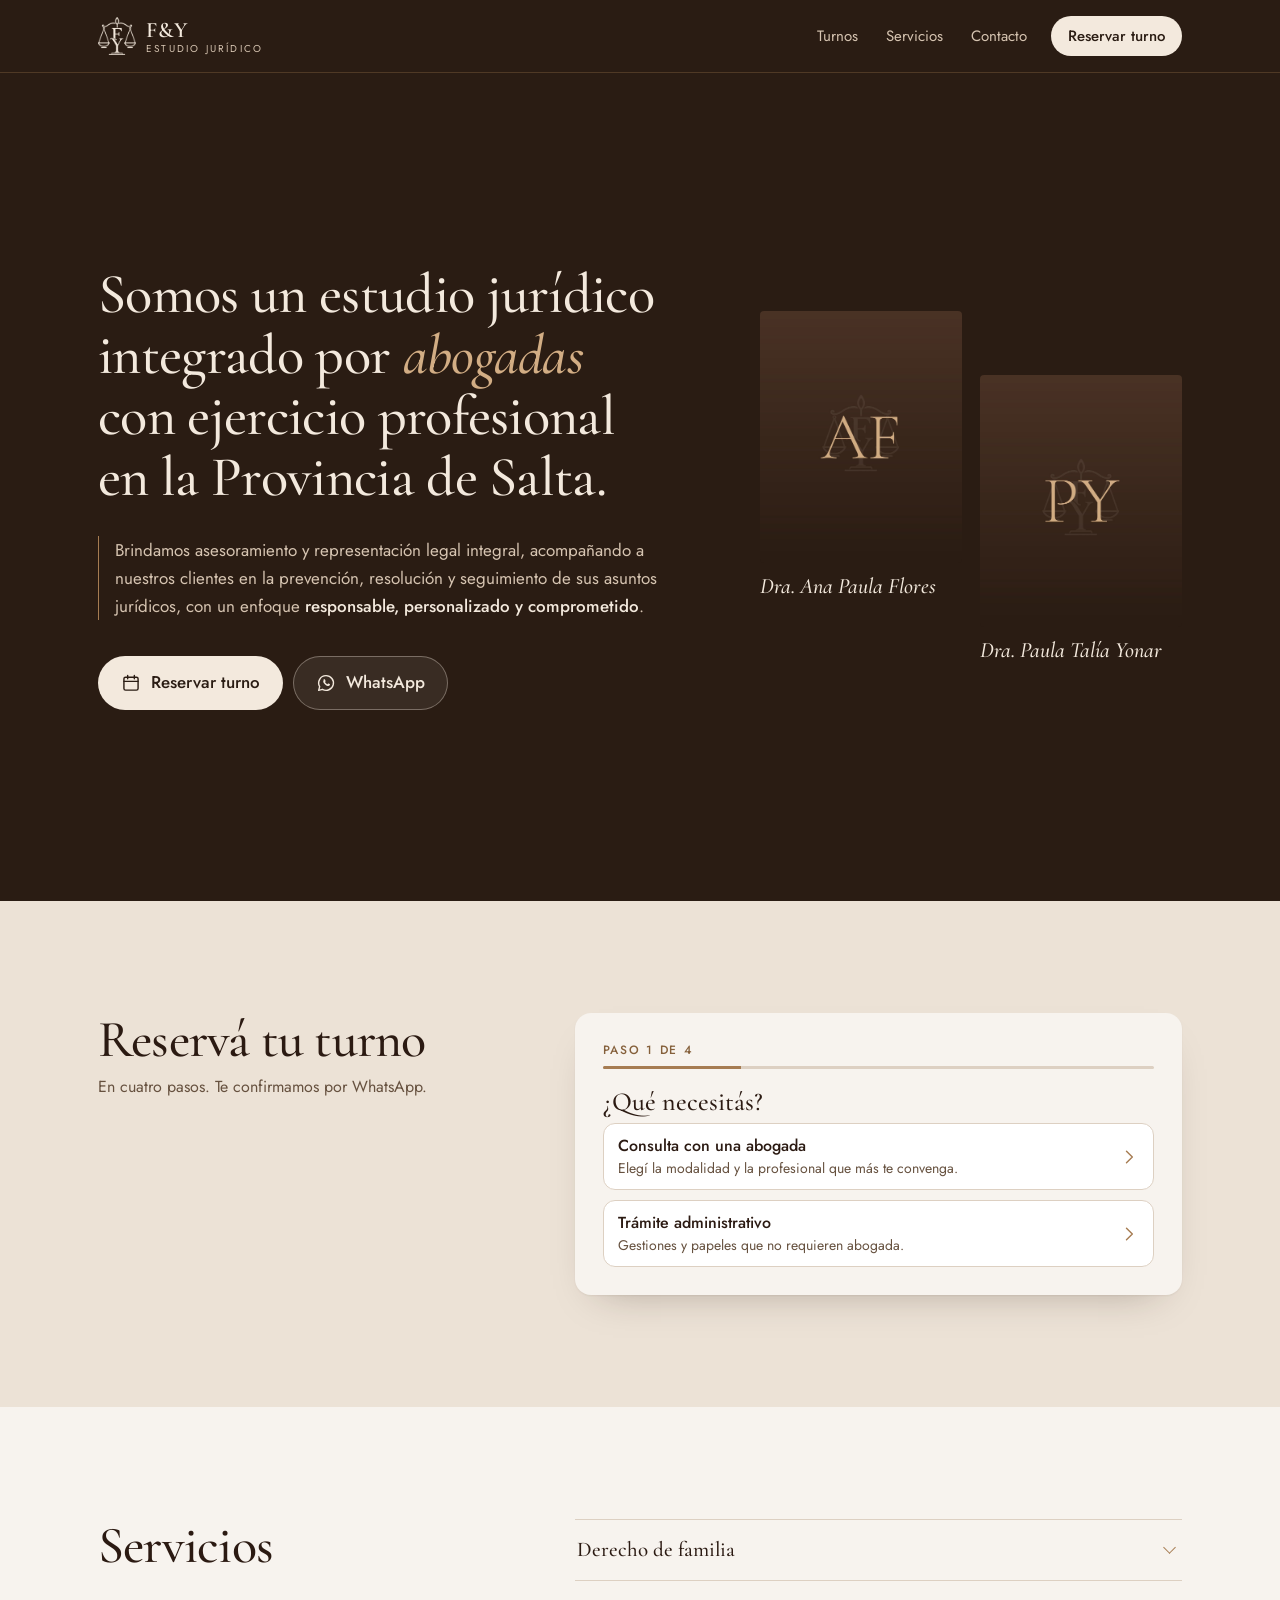
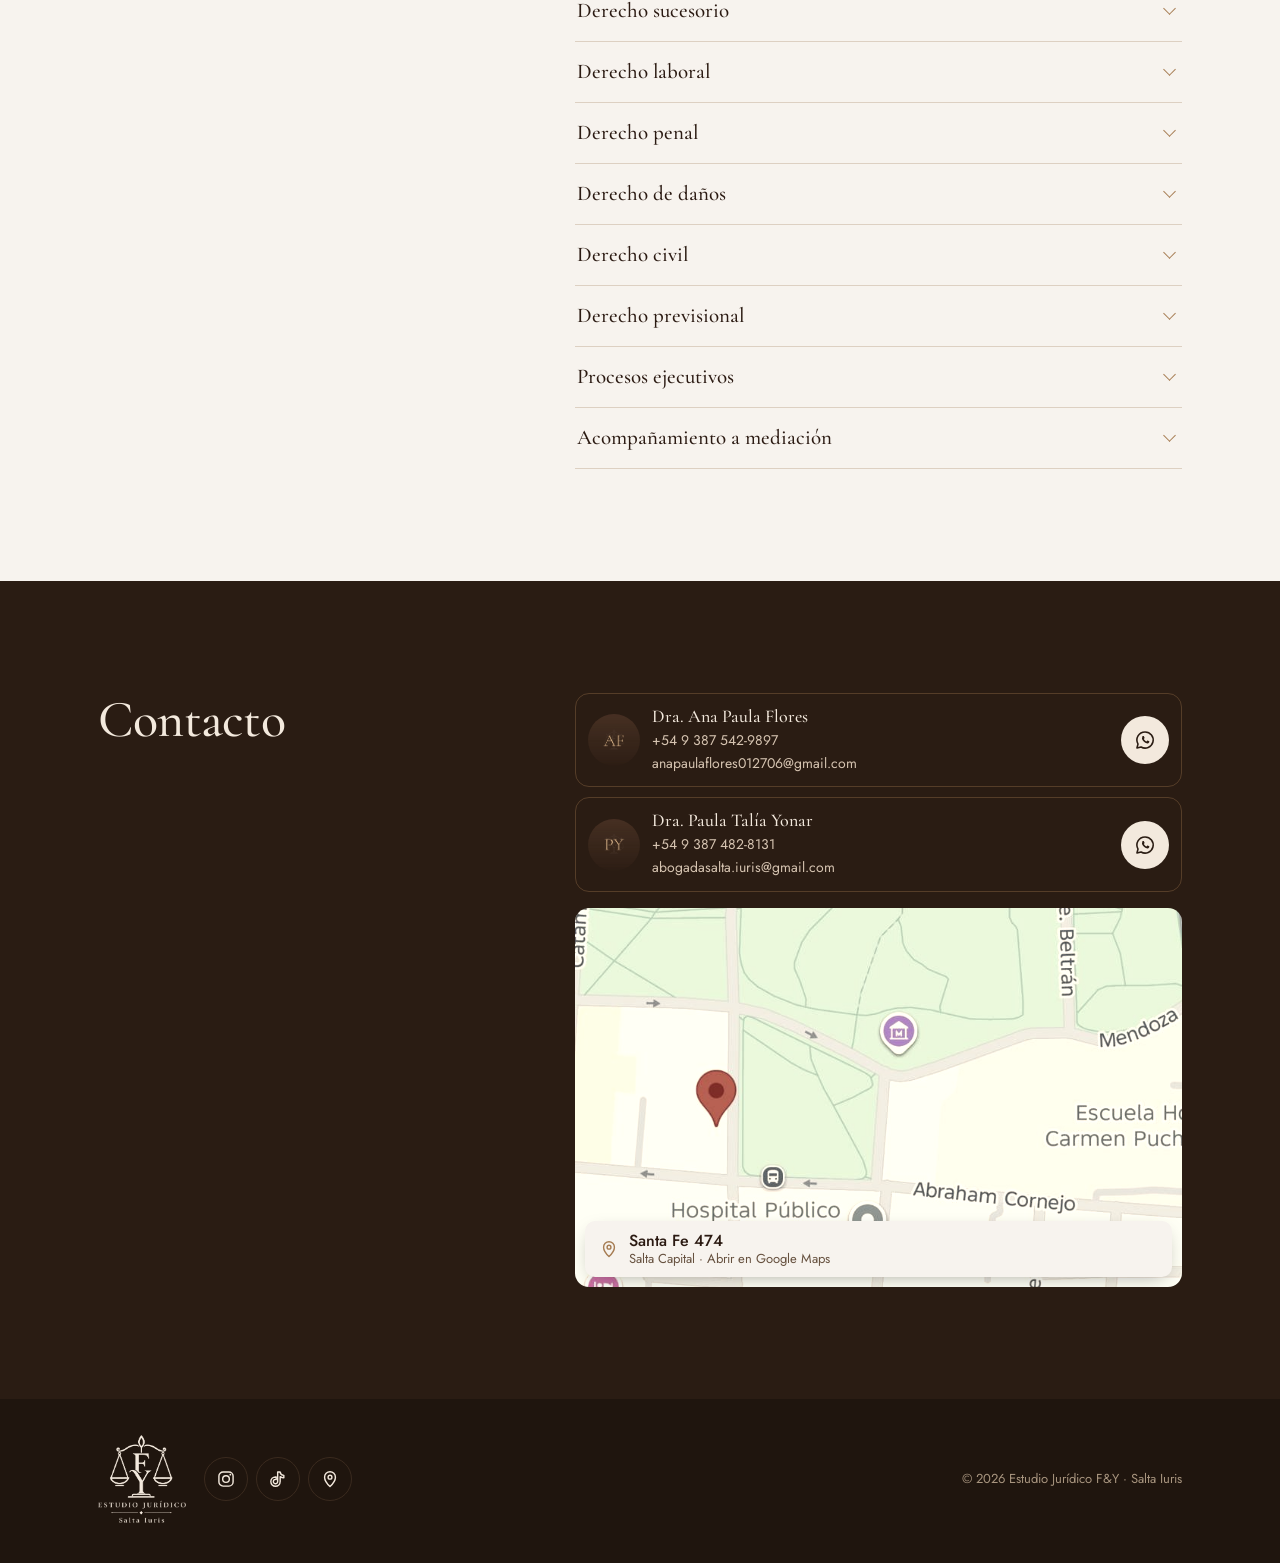
==== index.html @ abc9c910 "Rediseño mobile-first del sitio del Estudio Jurídico F&Y Página corta con la frase del estudio, turn" ====
<!doctype html>
<html lang="es-AR">
<head>
  <meta charset="utf-8">
  <meta name="viewport" content="width=device-width, initial-scale=1, viewport-fit=cover, interactive-widget=resizes-content">
  <title>Abogadas en Salta | Estudio Jurídico F&amp;Y · Salta Iuris</title>
  <meta name="description" content="Estudio jurídico de abogadas en Salta Capital, Santa Fe 474. Familia, sucesiones, laboral, penal, daños, previsional y más. Reservá tu turno online o escribinos por WhatsApp.">
  <link rel="canonical" href="https://lucianoflores1.github.io/estudio-fy/">
  <meta name="robots" content="index, follow, max-image-preview:large">
  <meta name="theme-color" content="#2a1c13">
  <meta name="color-scheme" content="light">
  <meta name="format-detection" content="telephone=no">
  <meta name="geo.region" content="AR-A">
  <meta name="geo.placename" content="Salta">

  <meta property="og:type" content="website">
  <meta property="og:locale" content="es_AR">
  <meta property="og:site_name" content="Estudio Jurídico F&amp;Y · Salta Iuris">
  <meta property="og:title" content="Abogadas en Salta | Estudio Jurídico F&amp;Y">
  <meta property="og:description" content="Reservá tu turno online o escribinos por WhatsApp. Santa Fe 474, Salta Capital.">
  <meta property="og:url" content="https://lucianoflores1.github.io/estudio-fy/">
  <meta property="og:image" content="https://lucianoflores1.github.io/estudio-fy/assets/og-image.jpg">
  <meta property="og:image:width" content="1200">
  <meta property="og:image:height" content="630">
  <meta name="twitter:card" content="summary_large_image">

  <link rel="icon" href="favicon.ico" sizes="any">
  <link rel="icon" href="favicon-32.png" type="image/png" sizes="32x32">
  <link rel="apple-touch-icon" href="apple-touch-icon.png">
  <link rel="manifest" href="site.webmanifest">

  <link rel="preconnect" href="https://fonts.googleapis.com">
  <link rel="preconnect" href="https://fonts.gstatic.com" crossorigin>
  <link href="https://fonts.googleapis.com/css2?family=Cormorant+Garamond:ital,wght@0,500;0,600;1,500&family=Jost:wght@400;500&display=swap" rel="stylesheet">
  <link rel="stylesheet" href="css/styles.css">

  <script type="application/ld+json">
  {
    "@context": "https://schema.org",
    "@graph": [
      {
        "@type": ["LegalService", "LocalBusiness"],
        "@id": "https://lucianoflores1.github.io/estudio-fy/#estudio",
        "name": "Estudio Jurídico F&Y · Salta Iuris",
        "alternateName": ["Estudio Jurídico F&Y", "Salta Iuris", "Abogadas Salta Iuris"],
        "description": "Estudio jurídico integrado por abogadas con ejercicio profesional en la Provincia de Salta. Brindamos asesoramiento y representación legal integral, acompañando a nuestros clientes en la prevención, resolución y seguimiento de sus asuntos jurídicos, con un enfoque responsable, personalizado y comprometido.",
        "url": "https://lucianoflores1.github.io/estudio-fy/",
        "logo": "https://lucianoflores1.github.io/estudio-fy/assets/logo-marron.png",
        "image": "https://lucianoflores1.github.io/estudio-fy/assets/og-image.jpg",
        "telephone": "+54 9 387 542-9897",
        "email": "anapaulaflores012706@gmail.com",
        "address": {
          "@type": "PostalAddress",
          "streetAddress": "Santa Fe 474",
          "addressLocality": "Salta",
          "addressRegion": "Salta",
          "postalCode": "4400",
          "addressCountry": "AR"
        },
        "hasMap": "https://www.google.com/maps/search/?api=1&query=Santa+Fe+474+Salta",
        "areaServed": { "@type": "AdministrativeArea", "name": "Provincia de Salta" },
        "sameAs": [
          "https://www.instagram.com/abogadas.salta.iuris",
          "https://www.tiktok.com/@abogadas.salta.iuris"
        ],
        "employee": [
          { "@type": "Person", "name": "Ana Paula Flores", "honorificPrefix": "Dra.", "jobTitle": "Abogada", "telephone": "+54 9 387 542-9897", "email": "anapaulaflores012706@gmail.com" },
          { "@type": "Person", "name": "Paula Talía Yonar", "honorificPrefix": "Dra.", "jobTitle": "Abogada", "telephone": "+54 9 387 482-8131", "email": "abogadasalta.iuris@gmail.com" }
        ],
        "potentialAction": { "@type": "ReserveAction", "name": "Reservar turno", "target": "https://lucianoflores1.github.io/estudio-fy/#turnos" },
        "knowsAbout": ["Derecho de familia", "Divorcios", "Alimentos", "Cuidado personal", "Régimen de comunicación", "Filiación", "Cambio de nombre", "Derecho sucesorio", "Sucesiones", "Derecho civil", "Contratos", "Prescripción adquisitiva", "Derecho de daños", "Accidentes de tránsito", "Derecho laboral", "ART", "Derecho penal", "Excarcelaciones", "Derecho previsional", "Jubilaciones", "Procesos ejecutivos", "Pagarés y cheques", "Planes de ahorro", "Mediación", "Trámites administrativos"]
      },
      {
        "@type": "WebSite",
        "url": "https://lucianoflores1.github.io/estudio-fy/",
        "name": "Estudio Jurídico F&Y · Salta Iuris",
        "inLanguage": "es-AR"
      }
    ]
  }
  </script>
</head>
<body>
  <a class="skip" href="#turnos">Ir a reservar turno</a>

  <header class="top">
    <div class="top__in wrap">
      <a class="brand" href="#inicio" aria-label="Estudio Jurídico F&amp;Y, inicio">
        <img src="assets/isotipo-crema.png" alt="" width="34" height="34">
        <span class="brand__name"><b>F&amp;Y</b><small>Estudio Jurídico</small></span>
      </a>
      <nav class="nav" aria-label="Secciones">
        <a href="#turnos">Turnos</a>
        <a href="#servicios">Servicios</a>
        <a href="#contacto">Contacto</a>
      </nav>
      <a class="btn btn--cream btn--sm" href="#turnos">Reservar turno</a>
    </div>
  </header>

  <main>
    <!-- INICIO -->
    <section class="hero" id="inicio">
      <div class="hero__in wrap">
        <div class="hero__copy">
          <h1 class="hero__title">Somos un estudio jurídico integrado por <em>abogadas</em> con ejercicio profesional en la Provincia de Salta.</h1>
          <p class="hero__lede">Brindamos asesoramiento y representación legal integral, acompañando a nuestros clientes en la prevención, resolución y seguimiento de sus asuntos jurídicos, con un enfoque <b>responsable, personalizado y comprometido</b>.</p>

          <div class="hero__cta">
            <a class="btn btn--cream btn--lg" href="#turnos">
              <svg class="ic" viewBox="0 0 24 24" aria-hidden="true"><use href="#i-cal"/></svg>
              Reservar turno
            </a>
            <button class="btn btn--ghost btn--lg" type="button" data-open-wa>
              <svg class="ic" viewBox="0 0 24 24" aria-hidden="true"><use href="#i-wa"/></svg>
              WhatsApp
            </button>
          </div>
        </div>

        <ul class="duo" aria-label="Las abogadas">
          <li class="duo__item">
            <img src="assets/fotos/dra-flores.jpg" alt="Dra. Ana Paula Flores" width="1000" height="1250">
            <span>Dra. Ana Paula Flores</span>
          </li>
          <li class="duo__item">
            <img src="assets/fotos/dra-yonar.jpg" alt="Dra. Paula Talía Yonar" width="1000" height="1250">
            <span>Dra. Paula Talía Yonar</span>
          </li>
        </ul>
      </div>
    </section>

    <!-- TURNOS -->
    <section class="book" id="turnos" aria-labelledby="book-title">
      <div class="wrap book__in">
        <div class="book__head">
          <h2 id="book-title" class="h2">Reservá tu turno</h2>
          <p class="muted">En cuatro pasos. Te confirmamos por WhatsApp.</p>
        </div>

        <form class="wiz" data-wiz novalidate>
          <div class="wiz__bar">
            <button type="button" class="wiz__back" data-back aria-label="Volver al paso anterior" hidden>
              <svg class="ic" viewBox="0 0 24 24" aria-hidden="true"><use href="#i-back"/></svg>
            </button>
            <div class="wiz__progress">
              <small data-step-label>Paso 1 de 4</small>
              <div class="wiz__track"><i data-step-fill></i></div>
            </div>
          </div>

          <!-- Paso 1 -->
          <fieldset class="step" data-step="tipo">
            <legend class="step__title">¿Qué necesitás?</legend>
            <label class="opt">
              <input type="radio" name="tipo" value="consulta">
              <span class="opt__body"><b>Consulta con una abogada</b><small>Elegí la modalidad y la profesional que más te convenga.</small></span>
              <svg class="ic opt__chev" viewBox="0 0 24 24" aria-hidden="true"><use href="#i-chev"/></svg>
            </label>
            <label class="opt">
              <input type="radio" name="tipo" value="tramite">
              <span class="opt__body"><b>Trámite administrativo</b><small>Gestiones y papeles que no requieren abogada.</small></span>
              <svg class="ic opt__chev" viewBox="0 0 24 24" aria-hidden="true"><use href="#i-chev"/></svg>
            </label>
          </fieldset>

          <!-- Paso 2 -->
          <div class="step" data-step="quien" hidden>
            <fieldset>
              <legend class="step__title">¿Cómo preferís la consulta?</legend>
              <div class="seg" role="presentation">
                <label><input type="radio" name="modo" value="Presencial"><span>Presencial</span></label>
                <label><input type="radio" name="modo" value="Escrita"><span>Escrita</span></label>
                <label><input type="radio" name="modo" value="Online"><span>Online</span></label>
              </div>
              <p class="seg__note" data-modo-note>Elegí una modalidad.</p>
            </fieldset>

            <fieldset class="step__group">
              <legend class="step__sub">¿Con quién?</legend>
              <label class="opt opt--person">
                <input type="radio" name="dra" value="flores">
                <img src="assets/fotos/dra-flores.jpg" alt="" width="44" height="44">
                <span class="opt__body"><b>Dra. Ana Paula Flores</b><small>Lunes a viernes</small></span>
              </label>
              <label class="opt opt--person">
                <input type="radio" name="dra" value="yonar">
                <img src="assets/fotos/dra-yonar.jpg" alt="" width="44" height="44">
                <span class="opt__body"><b>Dra. Paula Talía Yonar</b><small>Lunes, miércoles y viernes</small></span>
              </label>
              <label class="opt opt--person">
                <input type="radio" name="dra" value="any">
                <span class="opt__any" aria-hidden="true"><img src="assets/isotipo-marron.png" alt="" width="26" height="26"></span>
                <span class="opt__body"><b>Cualquier profesional</b><small>Lo definimos nosotras y te avisamos.</small></span>
              </label>
            </fieldset>
            <button type="button" class="btn btn--ink btn--block" data-next disabled>Continuar</button>
          </div>

          <!-- Paso 3 -->
          <div class="step" data-step="fecha" hidden>
            <p class="step__title">Elegí día y horario</p>
            <div class="cal" data-cal></div>
            <div class="slots" data-slots hidden>
              <p class="step__sub" data-slots-title></p>
              <div class="slots__grid" data-slots-grid></div>
            </div>
            <button type="button" class="btn btn--ink btn--block" data-next disabled>Continuar</button>
          </div>

          <!-- Paso 4 -->
          <div class="step" data-step="datos" hidden>
            <p class="step__title">Tus datos</p>
            <div class="summary" data-summary></div>
            <label class="field" data-tramite-field hidden>
              <span>¿Qué trámite necesitás?</span>
              <textarea name="detalle" rows="3" placeholder="Contanos brevemente"></textarea>
            </label>
            <label class="field">
              <span>Nombre y apellido</span>
              <input name="nombre" type="text" autocomplete="name" enterkeyhint="next" required>
            </label>
            <label class="field">
              <span>Teléfono</span>
              <input name="tel" type="tel" inputmode="tel" autocomplete="tel" enterkeyhint="next" required>
            </label>
            <label class="field">
              <span>Correo <i>(opcional)</i></span>
              <input name="mail" type="email" autocomplete="email" autocapitalize="none" enterkeyhint="done">
            </label>
            <p class="form-error" data-error role="alert" hidden></p>
            <button type="submit" class="btn btn--ink btn--block">
              <svg class="ic" viewBox="0 0 24 24" aria-hidden="true"><use href="#i-wa"/></svg>
              Confirmar turno
            </button>
            <p class="fine">Se abre WhatsApp con tu reserva lista para enviar.</p>
          </div>

          <!-- Listo -->
          <div class="step step--done" data-step="listo" hidden>
            <img class="done__seal" src="assets/isotipo-marron.png" alt="" width="64" height="64">
            <p class="step__title">¡Turno solicitado!</p>
            <p class="muted" data-done-text></p>
            <div class="done__actions">
              <a class="btn btn--ink btn--block" data-done-wa target="_blank" rel="noopener">
                <svg class="ic" viewBox="0 0 24 24" aria-hidden="true"><use href="#i-wa"/></svg>
                Volver a abrir WhatsApp
              </a>
              <button type="button" class="btn btn--line btn--block" data-ics>
                <svg class="ic" viewBox="0 0 24 24" aria-hidden="true"><use href="#i-cal"/></svg>
                Agregar a mi calendario
              </button>
              <button type="button" class="link" data-restart>Pedir otro turno</button>
            </div>
          </div>
        </form>
      </div>
    </section>

    <!-- SERVICIOS -->
    <section class="services" id="servicios" aria-labelledby="serv-title">
      <div class="wrap services__in">
        <h2 id="serv-title" class="h2">Servicios</h2>
        <div class="acc">
          <details name="serv">
            <summary>Derecho de familia</summary>
            <ul>
              <li><b>Divorcios</b> unilaterales o conjuntos.</li>
              <li><b>Alimentos.</b> Fijación, aumento y cese de cuota alimentaria. Ejecución de alimentos.</li>
              <li><b>Cuidado personal.</b></li>
              <li><b>Régimen de comunicación.</b></li>
              <li><b>Filiación.</b> Reconocimiento de hijos, impugnación y reclamo de paternidad.</li>
              <li><b>Supresión de apellido. Cambio de nombre.</b></li>
            </ul>
          </details>
          <details name="serv">
            <summary>Derecho sucesorio</summary>
            <ul>
              <li><b>Sucesiones intestadas.</b> Declaratoria de herederos, partición y adjudicación, administración de bienes.</li>
              <li><b>Sucesiones testadas.</b> Asesoramiento para redactar, entender o impugnar un testamento.</li>
            </ul>
          </details>
          <details name="serv">
            <summary>Derecho laboral</summary>
            <ul>
              <li><b>Laboral.</b> Despidos, suspensiones, empleo no registrado, salarios impagos, indemnizaciones y diferencias salariales.</li>
              <li><b>Accidentes laborales y procesos ante ART.</b> Accidentes de trabajo, enfermedades profesionales e inculpables, y reclamos ante la ART.</li>
            </ul>
          </details>
          <details name="serv">
            <summary>Derecho penal</summary>
            <ul>
              <li><b>Defensa penal integral en todas las causas penales.</b> Asesoramiento, asistencia inmediata en el lugar de detención, defensa desde la denuncia hasta el juicio oral.</li>
              <li><b>Excarcelaciones.</b></li>
              <li><b>Eliminación de antecedentes.</b></li>
            </ul>
          </details>
          <details name="serv">
            <summary>Derecho de daños</summary>
            <ul>
              <li><b>Accidentes de tránsito.</b> Reclamos por lesiones, daños materiales, incapacidad y compensaciones derivadas de accidentes viales.</li>
              <li><b>Daños y perjuicios.</b> Reclamo de indemnización por daños sufridos.</li>
            </ul>
          </details>
          <details name="serv">
            <summary>Derecho civil</summary>
            <ul>
              <li><b>Contratos.</b> Redacción, revisión e incumplimiento de contratos.</li>
              <li><b>Prescripción adquisitiva.</b></li>
            </ul>
          </details>
          <details name="serv">
            <summary>Derecho previsional</summary>
            <ul>
              <li><b>Previsional y seguridad social.</b> Planificación de jubilaciones, jubilaciones.</li>
            </ul>
          </details>
          <details name="serv">
            <summary>Procesos ejecutivos</summary>
            <ul>
              <li><b>Pagarés y cheques.</b> Cobro judicial de pagarés y cheques.</li>
              <li><b>Planes de ahorro.</b> Impugnación de planillas. Sentencia de remate.</li>
            </ul>
          </details>
          <details name="serv">
            <summary>Acompañamiento a mediación</summary>
            <ul>
              <li>Te brindamos asesoramiento y acompañamiento en cualquier audiencia de mediación.</li>
            </ul>
          </details>
        </div>
      </div>
    </section>

    <!-- CONTACTO -->
    <section class="contact" id="contacto" aria-labelledby="contact-title">
      <div class="wrap contact__in">
        <h2 id="contact-title" class="h2">Contacto</h2>

        <ul class="people">
          <li class="person">
            <img src="assets/fotos/dra-flores.jpg" alt="" width="56" height="56" loading="lazy">
            <div class="person__info">
              <b>Dra. Ana Paula Flores</b>
              <a href="tel:+5493875429897">+54 9 387 542-9897</a>
              <a class="person__mail" href="mailto:anapaulaflores012706@gmail.com">anapaulaflores012706@gmail.com</a>
            </div>
            <a class="icon-btn icon-btn--wa" href="https://wa.me/5493875429897?text=Hola%20Dra.%20Flores%2C%20quisiera%20hacer%20una%20consulta." target="_blank" rel="noopener" aria-label="WhatsApp a la Dra. Flores"><svg class="ic" viewBox="0 0 24 24" aria-hidden="true"><use href="#i-wa"/></svg></a>
          </li>
          <li class="person">
            <img src="assets/fotos/dra-yonar.jpg" alt="" width="56" height="56" loading="lazy">
            <div class="person__info">
              <b>Dra. Paula Talía Yonar</b>
              <a href="tel:+5493874828131">+54 9 387 482-8131</a>
              <a class="person__mail" href="mailto:abogadasalta.iuris@gmail.com">abogadasalta.iuris@gmail.com</a>
            </div>
            <a class="icon-btn icon-btn--wa" href="https://wa.me/5493874828131?text=Hola%20Dra.%20Yonar%2C%20quisiera%20hacer%20una%20consulta." target="_blank" rel="noopener" aria-label="WhatsApp a la Dra. Yonar"><svg class="ic" viewBox="0 0 24 24" aria-hidden="true"><use href="#i-wa"/></svg></a>
          </li>
        </ul>

        <a class="place" href="https://www.google.com/maps/search/?api=1&amp;query=Santa+Fe+474+Salta" target="_blank" rel="noopener">
          <img src="assets/fotos/mapa-santa-fe-474.jpg" alt="Mapa de la ubicación del estudio en Santa Fe 474, Salta" width="800" height="666" loading="lazy">
          <span class="place__label">
            <svg class="ic" viewBox="0 0 24 24" aria-hidden="true"><use href="#i-pin"/></svg>
            <span><b>Santa Fe 474</b><small>Salta Capital · Abrir en Google Maps</small></span>
          </span>
        </a>
      </div>
    </section>
  </main>

  <footer class="foot">
    <div class="wrap foot__in">
      <img src="assets/logo-crema.png" alt="Estudio Jurídico F&amp;Y, Salta Iuris" width="96" height="96" loading="lazy">
      <ul class="social">
        <li><a href="https://www.instagram.com/abogadas.salta.iuris" target="_blank" rel="noopener" aria-label="Instagram"><svg class="ic" viewBox="0 0 24 24" aria-hidden="true"><use href="#i-ig"/></svg></a></li>
        <li><a href="https://www.tiktok.com/@abogadas.salta.iuris" target="_blank" rel="noopener" aria-label="TikTok"><svg class="ic" viewBox="0 0 24 24" aria-hidden="true"><use href="#i-tt"/></svg></a></li>
        <li><a href="https://www.google.com/maps/search/?api=1&amp;query=Santa+Fe+474+Salta" target="_blank" rel="noopener" aria-label="Ubicación"><svg class="ic" viewBox="0 0 24 24" aria-hidden="true"><use href="#i-pin"/></svg></a></li>
      </ul>
      <p>© <span data-year>2026</span> Estudio Jurídico F&amp;Y · Salta Iuris</p>
    </div>
  </footer>

  <!-- WhatsApp flotante -->
  <button class="fab" type="button" data-open-wa aria-label="Escribir por WhatsApp">
    <svg viewBox="0 0 24 24" aria-hidden="true"><use href="#i-wa"/></svg>
  </button>

  <div class="sheet" data-sheet hidden>
    <div class="sheet__panel" role="dialog" aria-modal="true" aria-labelledby="sheet-title">
      <span class="sheet__grip" aria-hidden="true"></span>
      <p id="sheet-title" class="sheet__title">¿A quién le escribís?</p>
      <a class="sheet__opt" href="https://wa.me/5493875429897?text=Hola%20Dra.%20Flores%2C%20quisiera%20hacer%20una%20consulta." target="_blank" rel="noopener">
        <img src="assets/fotos/dra-flores.jpg" alt="" width="48" height="48">
        <span><b>Dra. Ana Paula Flores</b><small>+54 9 387 542-9897</small></span>
        <svg class="ic" viewBox="0 0 24 24" aria-hidden="true"><use href="#i-wa"/></svg>
      </a>
      <a class="sheet__opt" href="https://wa.me/5493874828131?text=Hola%20Dra.%20Yonar%2C%20quisiera%20hacer%20una%20consulta." target="_blank" rel="noopener">
        <img src="assets/fotos/dra-yonar.jpg" alt="" width="48" height="48">
        <span><b>Dra. Paula Talía Yonar</b><small>+54 9 387 482-8131</small></span>
        <svg class="ic" viewBox="0 0 24 24" aria-hidden="true"><use href="#i-wa"/></svg>
      </a>
      <button class="btn btn--line btn--block" type="button" data-sheet-close>Cerrar</button>
    </div>
  </div>

  <svg width="0" height="0" style="position:absolute" aria-hidden="true">
    <symbol id="i-wa" viewBox="0 0 24 24"><path d="M12 3.2a8.8 8.8 0 0 0-7.6 13.2L3.2 20.8l4.5-1.2A8.8 8.8 0 1 0 12 3.2Z" fill="none" stroke="currentColor" stroke-width="1.7" stroke-linejoin="round"/><path d="M9.1 7.9c.2-.4.4-.4.7-.4h.5c.2 0 .4.1.5.4l.7 1.6c.1.2 0 .5-.1.6l-.5.6c-.1.1-.1.3 0 .5.6 1 1.4 1.8 2.4 2.3.2.1.4.1.5-.1l.6-.7c.2-.2.4-.2.6-.1l1.5.7c.2.1.4.3.3.6-.1.9-.9 1.7-1.8 1.8-1.1.1-2.6-.4-4.1-1.8-1.6-1.5-2.4-3.1-2.2-4.2.1-.4.2-.6.4-.8Z" fill="currentColor"/></symbol>
    <symbol id="i-cal" viewBox="0 0 24 24"><rect x="3.5" y="5" width="17" height="15.5" rx="2" fill="none" stroke="currentColor" stroke-width="1.7"/><path d="M3.5 10h17M8 3v4M16 3v4" fill="none" stroke="currentColor" stroke-width="1.7" stroke-linecap="round"/></symbol>
    <symbol id="i-chev" viewBox="0 0 24 24"><path d="m9 5 7 7-7 7" fill="none" stroke="currentColor" stroke-width="1.7" stroke-linecap="round" stroke-linejoin="round"/></symbol>
    <symbol id="i-back" viewBox="0 0 24 24"><path d="M19 12H5M11 6l-6 6 6 6" fill="none" stroke="currentColor" stroke-width="1.7" stroke-linecap="round" stroke-linejoin="round"/></symbol>
    <symbol id="i-pin" viewBox="0 0 24 24"><path d="M12 21s-6.5-6.1-6.5-11.2a6.5 6.5 0 0 1 13 0C18.5 14.9 12 21 12 21Z" fill="none" stroke="currentColor" stroke-width="1.7" stroke-linejoin="round"/><circle cx="12" cy="9.8" r="2.3" fill="none" stroke="currentColor" stroke-width="1.7"/></symbol>
    <symbol id="i-ig" viewBox="0 0 24 24"><rect x="3.5" y="3.5" width="17" height="17" rx="5" fill="none" stroke="currentColor" stroke-width="1.7"/><circle cx="12" cy="12" r="4" fill="none" stroke="currentColor" stroke-width="1.7"/><circle cx="17.2" cy="6.8" r="1.1" fill="currentColor"/></symbol>
    <symbol id="i-tt" viewBox="0 0 24 24"><path d="M14.5 3.5c.3 2.4 1.9 4 4.5 4.2v2.9a7.4 7.4 0 0 1-4.4-1.4v5.9a5.6 5.6 0 1 1-5.6-5.6l.8.1v3a2.6 2.6 0 1 0 1.8 2.5V3.5h2.9Z" fill="none" stroke="currentColor" stroke-width="1.7" stroke-linejoin="round"/></symbol>
  </svg>

  <script src="js/main.js" defer></script>
</body>
</html>
---- css/styles.css ----
/* Estudio Jurídico F&Y · Salta Iuris — mobile first */

:root {
  --walnut: #2a1c13;
  --walnut-2: #3b281d;
  --walnut-3: #4a3125;
  --paper: #f7f3ee;
  --sand: #ece2d6;
  --line: #ddd0c2;
  --ink: #2b1a12;
  --ink-soft: #66513f;
  --bronze: #a67c52;
  --bronze-light: #d2ad84;
  --bronze-text: #85603b;
  --cream: #f3e9dd;
  --cream-soft: #d6c4b1;
  --wa: #1f8f4e;

  --f-display: "Cormorant Garamond", Georgia, serif;
  --f-text: "Jost", "Segoe UI", system-ui, sans-serif;
  --ease-out: cubic-bezier(0.23, 1, 0.32, 1);
  --ease-drawer: cubic-bezier(0.32, 0.72, 0, 1);

  --gutter: 20px;
  --header-h: 60px;
  --section: 64px;
  color-scheme: light;
}

*, *::before, *::after { box-sizing: border-box; }

html {
  scroll-behavior: smooth;
  scroll-padding-top: calc(var(--header-h) + 8px);
  -webkit-text-size-adjust: 100%;
  -webkit-tap-highlight-color: transparent;
}

body {
  margin: 0;
  background: var(--paper);
  color: var(--ink);
  font: 400 1rem/1.6 var(--f-text);
  -webkit-font-smoothing: antialiased;
}

img { display: block; max-width: 100%; height: auto; }
h1, h2, p, ul, figure, fieldset { margin: 0; }
ul { padding: 0; list-style: none; }
fieldset { border: 0; padding: 0; min-width: 0; }
legend { padding: 0; }
a { color: inherit; text-underline-offset: 0.2em; text-decoration-thickness: 1px; }
button, a, label, summary, [role="button"] { touch-action: manipulation; }
button, .btn, .opt, .seg span, summary {
  -webkit-user-select: none;
  user-select: none;
}
input, textarea, select { font-size: 16px; }

::selection { background: var(--bronze); color: #fff; }
:focus-visible { outline: 2px solid var(--bronze); outline-offset: 3px; border-radius: 4px; }

.wrap { width: 100%; max-width: 1180px; margin-inline: auto; padding-inline: var(--gutter); }
.muted { color: var(--ink-soft); }
.ic { width: 20px; height: 20px; flex: none; }

.skip { position: absolute; left: 12px; top: -80px; z-index: 60; padding: 10px 16px; background: var(--cream); color: var(--walnut); }
.skip:focus { top: 12px; }

.h2 {
  font: 500 2.25rem/1.05 var(--f-display);
  letter-spacing: -0.015em;
  text-wrap: balance;
}

/* ---------- Buttons ---------- */

.btn {
  display: inline-flex;
  align-items: center;
  justify-content: center;
  gap: 10px;
  min-height: 48px;
  padding: 0 22px;
  border: 1px solid transparent;
  border-radius: 999px;
  font: 500 1rem/1 var(--f-text);
  text-decoration: none;
  white-space: nowrap;
  cursor: pointer;
  transition: transform 140ms var(--ease-out), background-color 180ms ease, border-color 180ms ease, opacity 180ms ease;
}
.btn:active { transform: scale(0.97); }
.btn--sm { min-height: 40px; padding: 0 16px; font-size: 0.9375rem; }
.btn--lg { min-height: 54px; font-size: 1.0625rem; }
.btn--block { display: flex; width: 100%; }
.btn--cream { background: var(--cream); color: var(--walnut); }
.btn--ghost { background: rgba(243, 233, 221, 0.08); color: var(--cream); border-color: rgba(243, 233, 221, 0.35); }
.btn--ink { background: var(--walnut-2); color: var(--cream); }
.btn--line { background: transparent; color: var(--walnut-2); border-color: var(--line); }
.btn:disabled { opacity: 0.35; cursor: not-allowed; transform: none; }

.link {
  background: none;
  border: 0;
  padding: 8px 4px;
  color: var(--walnut-3);
  font: 500 1rem var(--f-text);
  text-decoration: underline;
  text-decoration-color: rgba(74, 49, 37, 0.35);
  cursor: pointer;
}

@media (hover: hover) and (pointer: fine) {
  .btn--cream:hover { background: #fff; }
  .btn--ghost:hover { background: rgba(243, 233, 221, 0.16); }
  .btn--ink:hover:not(:disabled) { background: var(--walnut); }
  .btn--line:hover { border-color: var(--bronze); }
  .link:hover { text-decoration-color: currentColor; }
}

/* ---------- Header ---------- */

.top {
  position: sticky;
  top: 0;
  z-index: 30;
  background: var(--walnut);
  color: var(--cream);
  padding-top: env(safe-area-inset-top, 0px);
  border-bottom: 1px solid rgba(166, 124, 82, 0.3);
}
.top__in { display: flex; align-items: center; gap: 24px; height: var(--header-h); }
.brand { display: flex; align-items: center; gap: 10px; margin-right: auto; text-decoration: none; }
.brand img { width: 32px; height: 32px; }
.brand__name { display: flex; flex-direction: column; line-height: 1; }
.brand__name b { font: 600 1.375rem/1 var(--f-display); letter-spacing: 0.03em; }
.brand__name small { margin-top: 3px; font-size: 0.625rem; letter-spacing: 0.22em; text-transform: uppercase; color: var(--cream-soft); }
.nav { display: none; }

/* ---------- Hero ---------- */

.hero { background: var(--walnut); color: var(--cream); }
.hero__in { padding-block: 36px 40px; display: grid; gap: 36px; }
.hero__title {
  font: 500 2.125rem/1.08 var(--f-display);
  letter-spacing: -0.012em;
  text-wrap: balance;
}
.hero__title em { color: var(--bronze-light); }
.hero__lede {
  margin-top: 20px;
  padding-left: 16px;
  border-left: 1px solid var(--bronze);
  color: var(--cream-soft);
  font-size: 0.9375rem;
  line-height: 1.65;
}
.hero__lede b { color: var(--cream); font-weight: 500; }
.hero__cta { display: grid; grid-template-columns: 1fr; gap: 10px; margin-top: 28px; }

.duo { display: grid; grid-template-columns: 1fr 1fr; gap: 12px; }
.duo__item img {
  width: 100%;
  aspect-ratio: 4 / 5;
  object-fit: cover;
  border-radius: 4px;
}
.duo__item span {
  display: block;
  margin-top: 10px;
  font: italic 500 1.0625rem/1.2 var(--f-display);
  color: var(--cream);
}

/* ---------- Booking ---------- */

.book { background: var(--sand); padding-block: var(--section); }
.book__head { margin-bottom: 20px; }
.book__head p { margin-top: 6px; }

.wiz {
  background: var(--paper);
  border-radius: 16px;
  padding: 18px 16px 20px;
  box-shadow: 0 1px 2px rgba(43, 26, 18, 0.06), 0 18px 40px -24px rgba(43, 26, 18, 0.35);
}
.wiz__bar { display: flex; align-items: center; gap: 12px; margin-bottom: 18px; }
.wiz__back {
  display: grid;
  place-items: center;
  width: 40px;
  height: 40px;
  flex: none;
  border: 1px solid var(--line);
  border-radius: 50%;
  background: none;
  color: var(--ink);
  cursor: pointer;
}
.wiz__back[hidden] { display: none; }
.wiz__back:active { transform: scale(0.95); }
.wiz__progress { flex: 1; }
.wiz__progress small { display: block; margin-bottom: 6px; font-size: 0.75rem; letter-spacing: 0.14em; text-transform: uppercase; color: var(--bronze-text); font-weight: 500; }
.wiz__track { height: 3px; background: var(--line); border-radius: 3px; overflow: hidden; }
.wiz__track i { display: block; height: 100%; width: 25%; background: var(--bronze); transition: width 320ms var(--ease-out); }

.step { display: grid; gap: 10px; }
.step[hidden] { display: none; }
.step.is-in { animation: stepIn 260ms var(--ease-out); }
@keyframes stepIn { from { opacity: 0; transform: translateX(12px); } }
.step__title { font: 500 1.625rem/1.15 var(--f-display); margin-bottom: 6px; }
.step__sub { font-weight: 500; margin: 14px 0 2px; }
.step__group { display: grid; gap: 8px; }

/* Option rows */
.opt {
  position: relative;
  display: flex;
  align-items: center;
  gap: 12px;
  min-height: 64px;
  padding: 12px 14px;
  border: 1px solid var(--line);
  border-radius: 12px;
  background: #fff;
  cursor: pointer;
  transition: border-color 160ms ease, background-color 160ms ease, transform 140ms var(--ease-out);
}
.opt:active { transform: scale(0.985); }
.opt input { position: absolute; opacity: 0; pointer-events: none; }
.opt__body { flex: 1; display: flex; flex-direction: column; gap: 2px; line-height: 1.3; }
.opt__body b { font-weight: 500; }
.opt__body small { color: var(--ink-soft); font-size: 0.875rem; }
.opt__chev { color: var(--bronze); }
.opt--person > img, .opt__any {
  width: 44px;
  height: 44px;
  border-radius: 50%;
  object-fit: cover;
  object-position: center;
  flex: none;
}
.opt__any { display: grid; place-items: center; background: var(--sand); }
.opt__any img { width: 26px; height: 26px; }
.opt:has(input:checked) { border-color: var(--walnut-2); background: #fbf8f4; box-shadow: inset 0 0 0 1px var(--walnut-2); }
.opt:has(input:focus-visible) { outline: 2px solid var(--bronze); outline-offset: 2px; }

/* Segmented */
.seg { display: grid; grid-template-columns: repeat(3, 1fr); gap: 4px; padding: 4px; background: var(--sand); border-radius: 12px; }
.seg label { position: relative; }
.seg input { position: absolute; opacity: 0; }
.seg span {
  display: grid;
  place-items: center;
  min-height: 44px;
  border-radius: 9px;
  font-weight: 500;
  font-size: 0.9375rem;
  color: var(--ink-soft);
  cursor: pointer;
  transition: background-color 160ms ease, color 160ms ease, box-shadow 160ms ease;
}
.seg input:checked + span { background: #fff; color: var(--ink); box-shadow: 0 1px 3px rgba(43, 26, 18, 0.15); }
.seg input:focus-visible + span { outline: 2px solid var(--bronze); outline-offset: 1px; }
.seg__note { margin-top: 8px; font-size: 0.875rem; color: var(--ink-soft); min-height: 1.4em; }

.step > .btn--block { margin-top: 10px; }

/* Calendar */
.cal { -webkit-user-select: none; user-select: none; }
.cal__head { display: flex; align-items: center; justify-content: space-between; margin-bottom: 8px; }
.cal__head b { font: 600 1.25rem/1 var(--f-display); }
.cal__nav {
  display: grid;
  place-items: center;
  width: 40px;
  height: 40px;
  border: 1px solid var(--line);
  border-radius: 50%;
  background: none;
  color: var(--ink);
  cursor: pointer;
}
.cal__nav:disabled { opacity: 0.3; cursor: default; }
.cal__nav .ic { width: 18px; height: 18px; }
.cal__grid { display: grid; grid-template-columns: repeat(7, 1fr); gap: 4px; }
.cal__dow { text-align: center; font-size: 0.75rem; color: var(--ink-soft); padding: 4px 0; font-weight: 500; }
.cal__dow--off { opacity: 0.45; }
.cal__grid button {
  position: relative;
  aspect-ratio: 1;
  min-height: 40px;
  border: 0;
  border-radius: 10px;
  background: #fff;
  color: var(--ink);
  font: 500 0.9375rem var(--f-text);
  font-variant-numeric: tabular-nums;
  cursor: pointer;
  box-shadow: inset 0 0 0 1px var(--line);
  transition: background-color 140ms ease, color 140ms ease, transform 120ms var(--ease-out);
}
.cal__grid button:active:not(:disabled) { transform: scale(0.94); }
.cal__grid button:disabled { background: transparent; box-shadow: none; color: #b9a99a; cursor: default; }
.cal__grid button.is-sun:disabled { text-decoration: line-through; text-decoration-color: rgba(166, 124, 82, 0.5); }
.cal__grid button[aria-pressed="true"] { background: var(--walnut-2); color: var(--cream); box-shadow: none; }
.cal__grid button.is-today::after { content: ""; position: absolute; left: 50%; bottom: 5px; width: 4px; height: 4px; margin-left: -2px; border-radius: 50%; background: var(--bronze); }
.cal__legend { margin-top: 10px; font-size: 0.8125rem; color: var(--ink-soft); }

.slots { margin-top: 6px; }
.slots[hidden] { display: none; }
.slots__grid { display: grid; grid-template-columns: repeat(4, 1fr); gap: 8px; }
.slots__grid button {
  min-height: 44px;
  border: 0;
  border-radius: 10px;
  background: #fff;
  box-shadow: inset 0 0 0 1px var(--line);
  font: 500 0.9375rem var(--f-text);
  font-variant-numeric: tabular-nums;
  color: var(--ink);
  cursor: pointer;
  transition: background-color 140ms ease, transform 120ms var(--ease-out);
}
.slots__grid button:active { transform: scale(0.95); }
.slots__grid button[aria-pressed="true"] { background: var(--walnut-2); color: var(--cream); box-shadow: none; }

/* Form */
.summary {
  display: grid;
  gap: 2px;
  padding: 12px 14px;
  background: var(--sand);
  border-radius: 12px;
  font-size: 0.9375rem;
}
.summary b { font-weight: 500; }
.field { display: grid; gap: 6px; margin-top: 4px; }
.field[hidden] { display: none; }
.field span { font-size: 0.9375rem; font-weight: 500; }
.field i { font-style: normal; font-weight: 400; color: var(--ink-soft); }
.field input, .field textarea {
  width: 100%;
  min-height: 50px;
  padding: 12px 14px;
  border: 1px solid var(--line);
  border-radius: 12px;
  background: #fff;
  color: var(--ink);
  font: 400 16px/1.4 var(--f-text);
  transition: border-color 160ms ease, box-shadow 160ms ease;
}
.field input:focus, .field textarea:focus { outline: none; border-color: var(--walnut-2); box-shadow: 0 0 0 3px rgba(166, 124, 82, 0.2); }
.field input[aria-invalid="true"], .field textarea[aria-invalid="true"] { border-color: #a3392b; }
.form-error { color: #a3392b; font-size: 0.9375rem; }
.form-error[hidden] { display: none; }
.fine { text-align: center; font-size: 0.8125rem; color: var(--ink-soft); }

.step--done { text-align: center; justify-items: center; padding: 8px 0; }
.done__seal { width: 56px; height: 56px; margin-bottom: 4px; }
.done__actions { display: grid; gap: 10px; width: 100%; margin-top: 12px; }

/* ---------- Services ---------- */

.services { padding-block: var(--section); }
.services .h2 { margin-bottom: 20px; }
.acc { border-top: 1px solid var(--line); }
.acc details { border-bottom: 1px solid var(--line); }
.acc summary {
  display: flex;
  align-items: center;
  justify-content: space-between;
  gap: 16px;
  min-height: 60px;
  padding: 12px 2px;
  font: 500 1.3125rem/1.2 var(--f-display);
  cursor: pointer;
  list-style: none;
}
.acc summary::-webkit-details-marker { display: none; }
.acc summary::after {
  content: "";
  flex: none;
  width: 9px;
  height: 9px;
  margin-right: 6px;
  border-right: 1.5px solid var(--bronze);
  border-bottom: 1.5px solid var(--bronze);
  transform: translateY(-3px) rotate(45deg);
  transition: transform 220ms var(--ease-out);
}
.acc details[open] summary::after { transform: translateY(2px) rotate(-135deg); }
.acc ul { display: grid; gap: 8px; padding: 0 2px 18px; color: var(--ink-soft); font-size: 0.9375rem; }
.acc li b { color: var(--ink); font-weight: 500; }
.acc details[open] ul { animation: fadeDown 240ms var(--ease-out); }
@keyframes fadeDown { from { opacity: 0; transform: translateY(-4px); } }
.services__cta { margin-top: 28px; }

/* ---------- Contact ---------- */

.contact { background: var(--walnut); color: var(--cream); padding-block: var(--section); }
.contact .h2 { margin-bottom: 20px; }
.people { display: grid; gap: 10px; }
.person {
  display: flex;
  align-items: center;
  gap: 12px;
  padding: 12px;
  border: 1px solid rgba(166, 124, 82, 0.35);
  border-radius: 14px;
}
.person > img { width: 52px; height: 52px; border-radius: 50%; object-fit: cover; object-position: center; flex: none; }
.person__info { flex: 1; min-width: 0; display: grid; gap: 1px; font-size: 0.875rem; color: var(--cream-soft); }
.person__info b { font: 500 1.125rem/1.2 var(--f-display); color: var(--cream); }
.person__info a { text-decoration: none; }
.person__mail { overflow: hidden; text-overflow: ellipsis; white-space: nowrap; }
.icon-btn {
  display: grid;
  place-items: center;
  width: 48px;
  height: 48px;
  flex: none;
  border-radius: 50%;
  transition: transform 140ms var(--ease-out);
}
.icon-btn:active { transform: scale(0.94); }
.icon-btn--wa { background: var(--cream); color: var(--walnut); }
.icon-btn .ic { width: 22px; height: 22px; }

.place {
  position: relative;
  display: block;
  margin-top: 16px;
  border-radius: 14px;
  overflow: hidden;
  text-decoration: none;
}
.place img { width: 100%; aspect-ratio: 16 / 10; object-fit: cover; filter: sepia(0.35) saturate(0.75); }
.place__label {
  position: absolute;
  left: 10px;
  right: 10px;
  bottom: 10px;
  display: flex;
  align-items: center;
  gap: 10px;
  padding: 10px 14px;
  background: var(--paper);
  color: var(--ink);
  border-radius: 10px;
  box-shadow: 0 6px 20px -8px rgba(0, 0, 0, 0.4);
}
.place__label .ic { color: var(--bronze); }
.place__label span { display: grid; line-height: 1.25; }
.place__label b { font-weight: 500; }
.place__label small { font-size: 0.8125rem; color: var(--ink-soft); }

/* ---------- Footer ---------- */

.foot { background: #1f150e; color: #a8957f; padding-block: 36px calc(96px + env(safe-area-inset-bottom, 0px)); font-size: 0.8125rem; }
.foot__in { display: grid; justify-items: center; gap: 18px; text-align: center; }
.foot__in > img { width: 88px; }
.social { display: flex; gap: 8px; }
.social a { display: grid; place-items: center; width: 44px; height: 44px; border-radius: 50%; color: var(--cream); border: 1px solid #3a2a1e; }

/* ---------- FAB + sheet ---------- */

.fab {
  position: fixed;
  right: 16px;
  bottom: calc(16px + env(safe-area-inset-bottom, 0px));
  z-index: 40;
  display: grid;
  place-items: center;
  width: 58px;
  height: 58px;
  border: 0;
  border-radius: 50%;
  background: var(--wa);
  color: #fff;
  cursor: pointer;
  box-shadow: 0 8px 24px -6px rgba(20, 60, 35, 0.55);
  transition: transform 160ms var(--ease-out), opacity 200ms ease;
}
.fab svg { width: 28px; height: 28px; }
.fab:active { transform: scale(0.94); }
.fab.is-hidden { opacity: 0; transform: scale(0.8); pointer-events: none; }

.sheet {
  position: fixed;
  inset: 0;
  z-index: 50;
  display: flex;
  align-items: flex-end;
  justify-content: center;
  background: rgba(20, 12, 6, 0.5);
  animation: dim 200ms ease both;
  overscroll-behavior: contain;
}
.sheet[hidden] { display: none; }
.sheet__panel {
  width: 100%;
  max-width: 480px;
  display: grid;
  gap: 8px;
  padding: 10px 16px calc(16px + env(safe-area-inset-bottom, 0px));
  background: var(--paper);
  border-radius: 20px 20px 0 0;
  animation: up 320ms var(--ease-drawer) both;
}
.sheet__grip { justify-self: center; width: 40px; height: 4px; border-radius: 4px; background: var(--line); margin-bottom: 6px; }
.sheet__title { font: 500 1.5rem/1.2 var(--f-display); padding: 0 4px 4px; }
.sheet__opt {
  display: flex;
  align-items: center;
  gap: 12px;
  min-height: 68px;
  padding: 10px 14px;
  border: 1px solid var(--line);
  border-radius: 14px;
  background: #fff;
  text-decoration: none;
  transition: transform 140ms var(--ease-out);
}
.sheet__opt:active { transform: scale(0.98); }
.sheet__opt img { width: 48px; height: 48px; border-radius: 50%; object-fit: cover; object-position: center; }
.sheet__opt span { flex: 1; display: grid; line-height: 1.3; }
.sheet__opt b { font-weight: 500; }
.sheet__opt small { color: var(--ink-soft); }
.sheet__opt > .ic { color: var(--wa); width: 24px; height: 24px; }
.sheet .btn--line { margin-top: 4px; }
@keyframes dim { from { opacity: 0; } }
@keyframes up { from { transform: translateY(100%); } }

/* ---------- Hero entrance ---------- */

@media (prefers-reduced-motion: no-preference) {
  .hero__title { animation: rise 800ms var(--ease-out) both; }
  .hero__lede, .hero__cta { animation: rise 800ms var(--ease-out) 120ms both; }
  .duo__item { animation: rise 900ms var(--ease-out) 220ms both; }
  .duo__item + .duo__item { animation-delay: 300ms; }
}
@keyframes rise { from { opacity: 0; transform: translateY(14px); filter: blur(4px); } }

@media (prefers-reduced-motion: reduce) {
  html { scroll-behavior: auto; }
  *, *::before, *::after { animation-duration: 1ms !important; animation-delay: 0ms !important; transition-duration: 1ms !important; }
}

/* ---------- Larger screens ---------- */

@media (min-width: 560px) {
  .hero__cta { grid-template-columns: auto auto; justify-content: start; }
  .slots__grid { grid-template-columns: repeat(5, 1fr); }
}

@media (min-width: 900px) {
  :root { --gutter: 48px; --header-h: 72px; --section: 112px; }
  .nav { display: flex; gap: 28px; }
  .nav a { color: var(--cream-soft); text-decoration: none; font-size: 0.9375rem; }
  .brand img { width: 38px; height: 38px; }

  .h2 { font-size: 3.25rem; }
  .hero__in {
    grid-template-columns: minmax(0, 7fr) minmax(0, 5fr);
    gap: 72px;
    align-items: center;
    min-height: calc(100svh - var(--header-h));
    max-height: 860px;
    padding-block: 64px;
  }
  .hero__title { font-size: clamp(2.75rem, 1.2rem + 2.9vw, 3.9rem); }
  .hero__lede { font-size: 1.0625rem; max-width: 36em; margin-top: 28px; }
  .hero__cta { margin-top: 36px; }
  .duo { gap: 18px; align-items: start; }
  .duo__item + .duo__item { margin-top: 64px; }
  .duo__item span { font-size: 1.375rem; }

  .book__in { display: grid; grid-template-columns: minmax(0, 4fr) minmax(0, 6fr); gap: 72px; align-items: start; }
  .book__head { position: sticky; top: calc(var(--header-h) + 32px); }
  .wiz { padding: 28px; }

  .services__in { display: grid; grid-template-columns: minmax(0, 4fr) minmax(0, 6fr); column-gap: 72px; align-items: start; }
  .services .h2 { grid-row: span 2; }
  .services__cta { justify-self: start; width: auto; display: inline-flex; }

  .contact__in { display: grid; grid-template-columns: minmax(0, 4fr) minmax(0, 6fr); column-gap: 72px; align-items: start; }
  .contact .h2 { grid-row: span 2; }

  .foot { padding-bottom: 40px; }
  .foot__in { grid-template-columns: auto 1fr auto; text-align: left; justify-items: start; align-items: center; }
  .foot__in p { justify-self: end; }
}

@media (min-width: 900px) and (hover: hover) and (pointer: fine) {
  .nav a:hover { color: var(--cream); }
  .opt:hover { border-color: var(--bronze); }
  .cal__grid button:hover:not(:disabled):not([aria-pressed="true"]) { background: var(--sand); }
  .slots__grid button:hover:not([aria-pressed="true"]) { background: var(--sand); }
  .social a:hover { border-color: var(--bronze); }
}
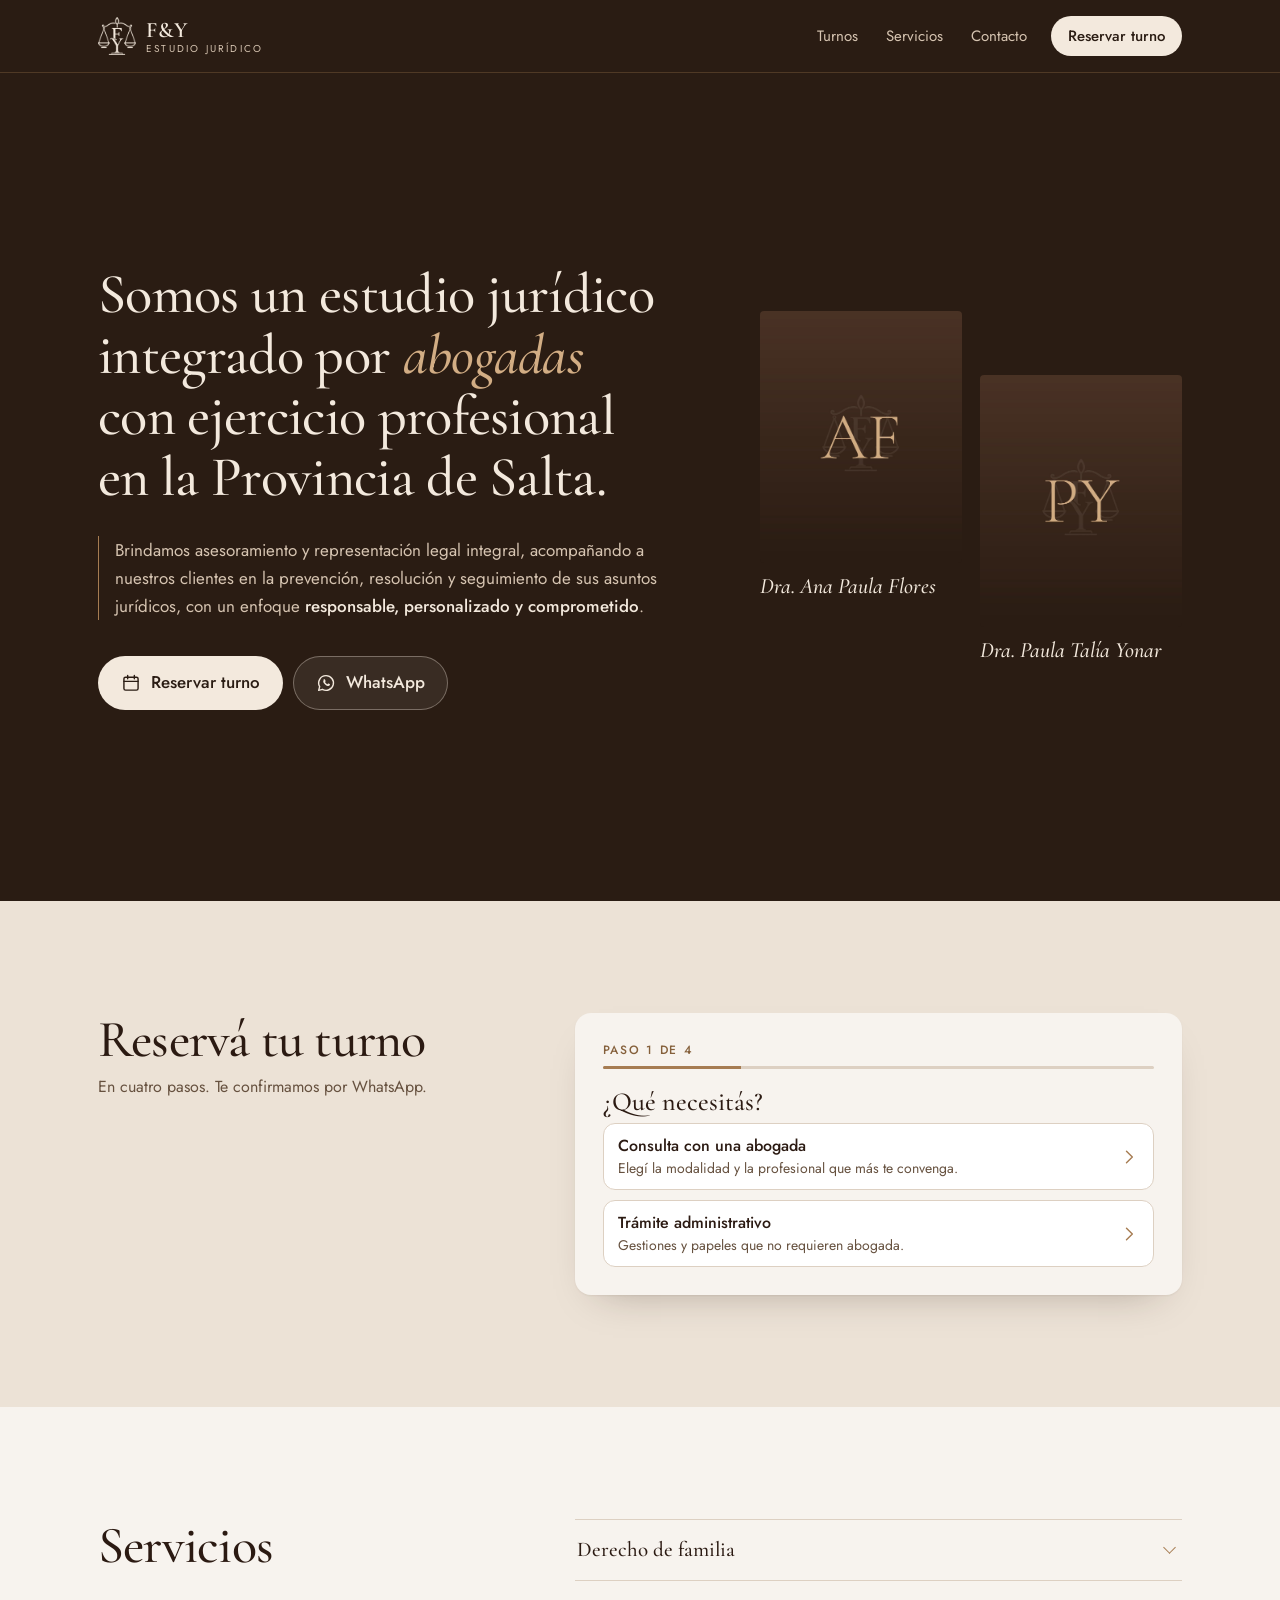
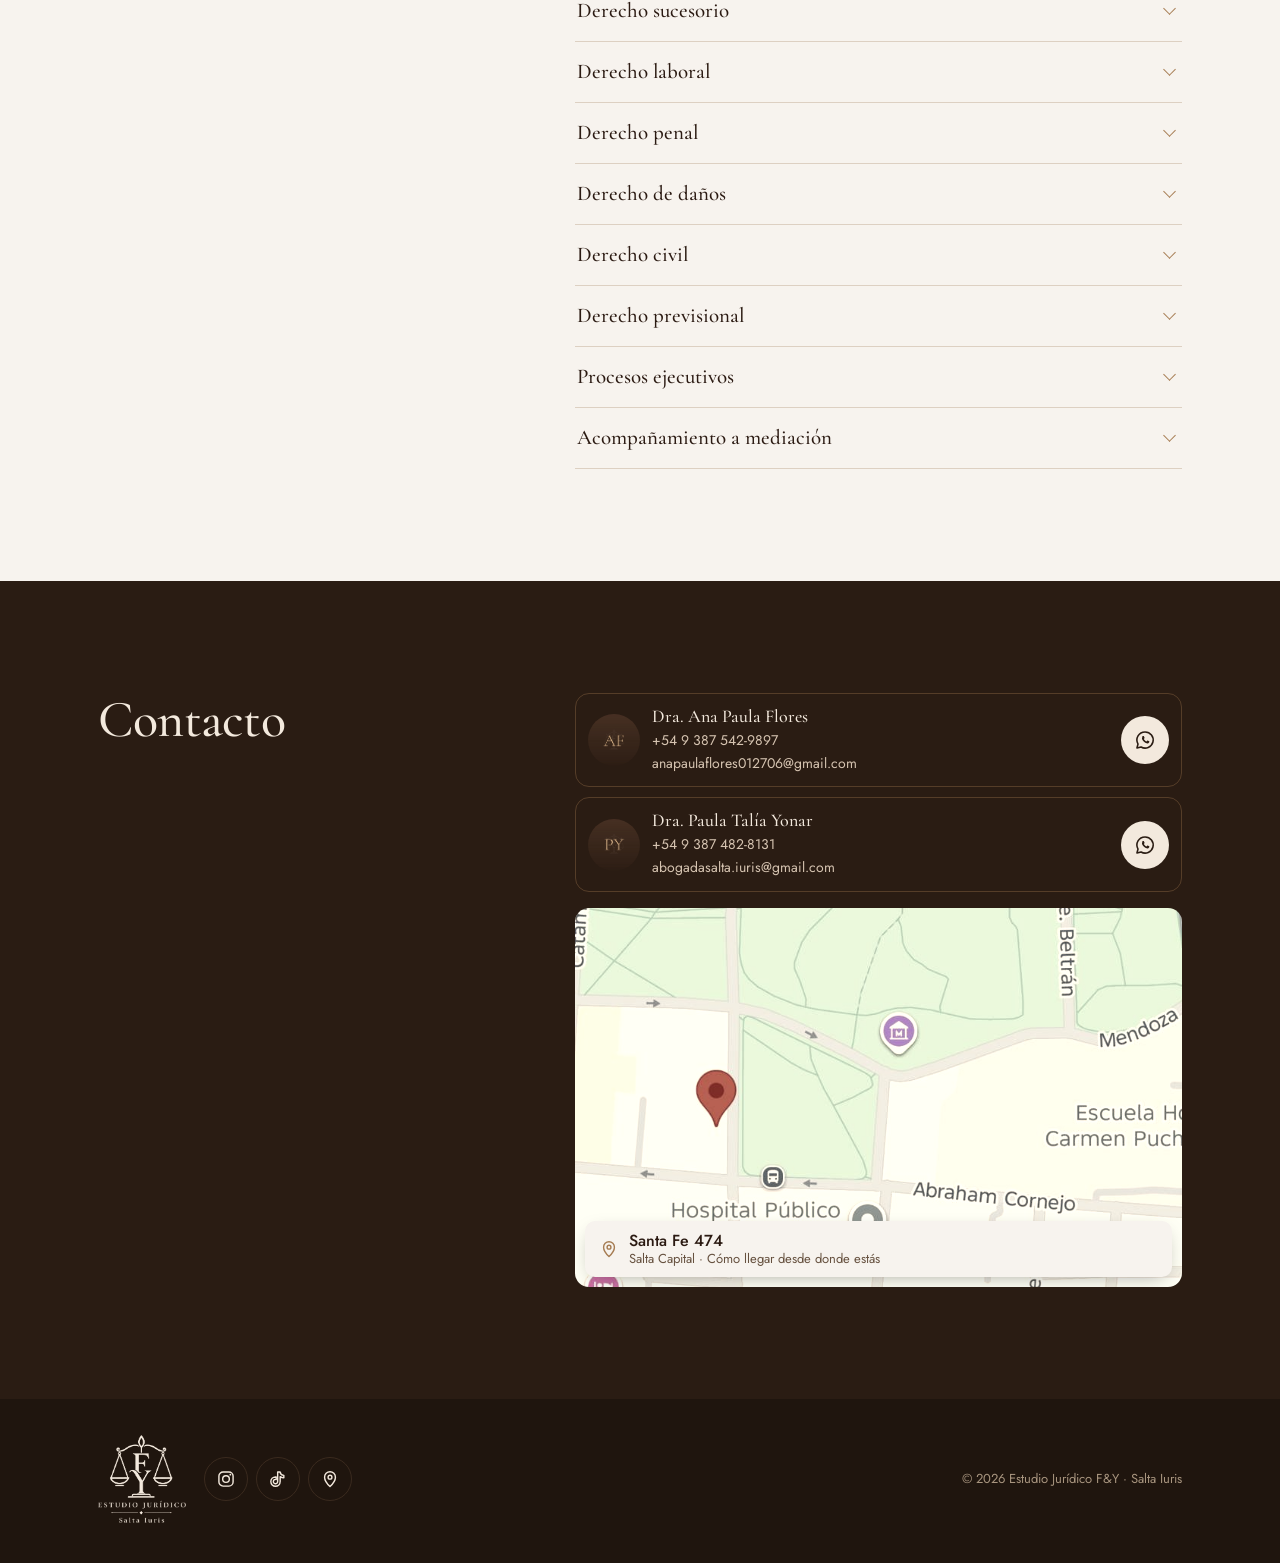
==== commit 22b7faea: "Horarios reales (Yonar atiende sábados), botón de WhatsApp flotante sincronizado y mapa con cómo lle" ====
--- a/index.html
+++ b/index.html
@@ -58,6 +58,9 @@
           "addressCountry": "AR"
         },
         "hasMap": "https://www.google.com/maps/search/?api=1&query=Santa+Fe+474+Salta",
+        "openingHoursSpecification": [
+          { "@type": "OpeningHoursSpecification", "dayOfWeek": ["Monday", "Tuesday", "Wednesday", "Thursday", "Friday", "Saturday"], "opens": "08:00", "closes": "20:00" }
+        ],
         "areaServed": { "@type": "AdministrativeArea", "name": "Provincia de Salta" },
         "sameAs": [
           "https://www.instagram.com/abogadas.salta.iuris",
@@ -187,7 +190,7 @@
               <label class="opt opt--person">
                 <input type="radio" name="dra" value="yonar">
                 <img src="assets/fotos/dra-yonar.jpg" alt="" width="44" height="44">
-                <span class="opt__body"><b>Dra. Paula Talía Yonar</b><small>Lunes, miércoles y viernes</small></span>
+                <span class="opt__body"><b>Dra. Paula Talía Yonar</b><small>Lunes a sábado</small></span>
               </label>
               <label class="opt opt--person">
                 <input type="radio" name="dra" value="any">
@@ -359,11 +362,11 @@
           </li>
         </ul>
 
-        <a class="place" href="https://www.google.com/maps/search/?api=1&amp;query=Santa+Fe+474+Salta" target="_blank" rel="noopener">
+        <a class="place" href="https://www.google.com/maps/dir/?api=1&amp;destination=Santa+Fe+474%2C+Salta%2C+Argentina" target="_blank" rel="noopener" aria-label="Cómo llegar a Santa Fe 474, Salta, desde tu ubicación">
           <img src="assets/fotos/mapa-santa-fe-474.jpg" alt="Mapa de la ubicación del estudio en Santa Fe 474, Salta" width="800" height="666" loading="lazy">
           <span class="place__label">
             <svg class="ic" viewBox="0 0 24 24" aria-hidden="true"><use href="#i-pin"/></svg>
-            <span><b>Santa Fe 474</b><small>Salta Capital · Abrir en Google Maps</small></span>
+            <span><b>Santa Fe 474</b><small>Salta Capital · Cómo llegar desde donde estás</small></span>
           </span>
         </a>
       </div>
@@ -376,14 +379,14 @@
       <ul class="social">
         <li><a href="https://www.instagram.com/abogadas.salta.iuris" target="_blank" rel="noopener" aria-label="Instagram"><svg class="ic" viewBox="0 0 24 24" aria-hidden="true"><use href="#i-ig"/></svg></a></li>
         <li><a href="https://www.tiktok.com/@abogadas.salta.iuris" target="_blank" rel="noopener" aria-label="TikTok"><svg class="ic" viewBox="0 0 24 24" aria-hidden="true"><use href="#i-tt"/></svg></a></li>
-        <li><a href="https://www.google.com/maps/search/?api=1&amp;query=Santa+Fe+474+Salta" target="_blank" rel="noopener" aria-label="Ubicación"><svg class="ic" viewBox="0 0 24 24" aria-hidden="true"><use href="#i-pin"/></svg></a></li>
+        <li><a href="https://www.google.com/maps/dir/?api=1&amp;destination=Santa+Fe+474%2C+Salta%2C+Argentina" target="_blank" rel="noopener" aria-label="Cómo llegar"><svg class="ic" viewBox="0 0 24 24" aria-hidden="true"><use href="#i-pin"/></svg></a></li>
       </ul>
       <p>© <span data-year>2026</span> Estudio Jurídico F&amp;Y · Salta Iuris</p>
     </div>
   </footer>
 
   <!-- WhatsApp flotante -->
-  <button class="fab" type="button" data-open-wa aria-label="Escribir por WhatsApp">
+  <button class="fab is-hidden" type="button" data-open-wa aria-label="Escribir por WhatsApp">
     <svg viewBox="0 0 24 24" aria-hidden="true"><use href="#i-wa"/></svg>
   </button>
 
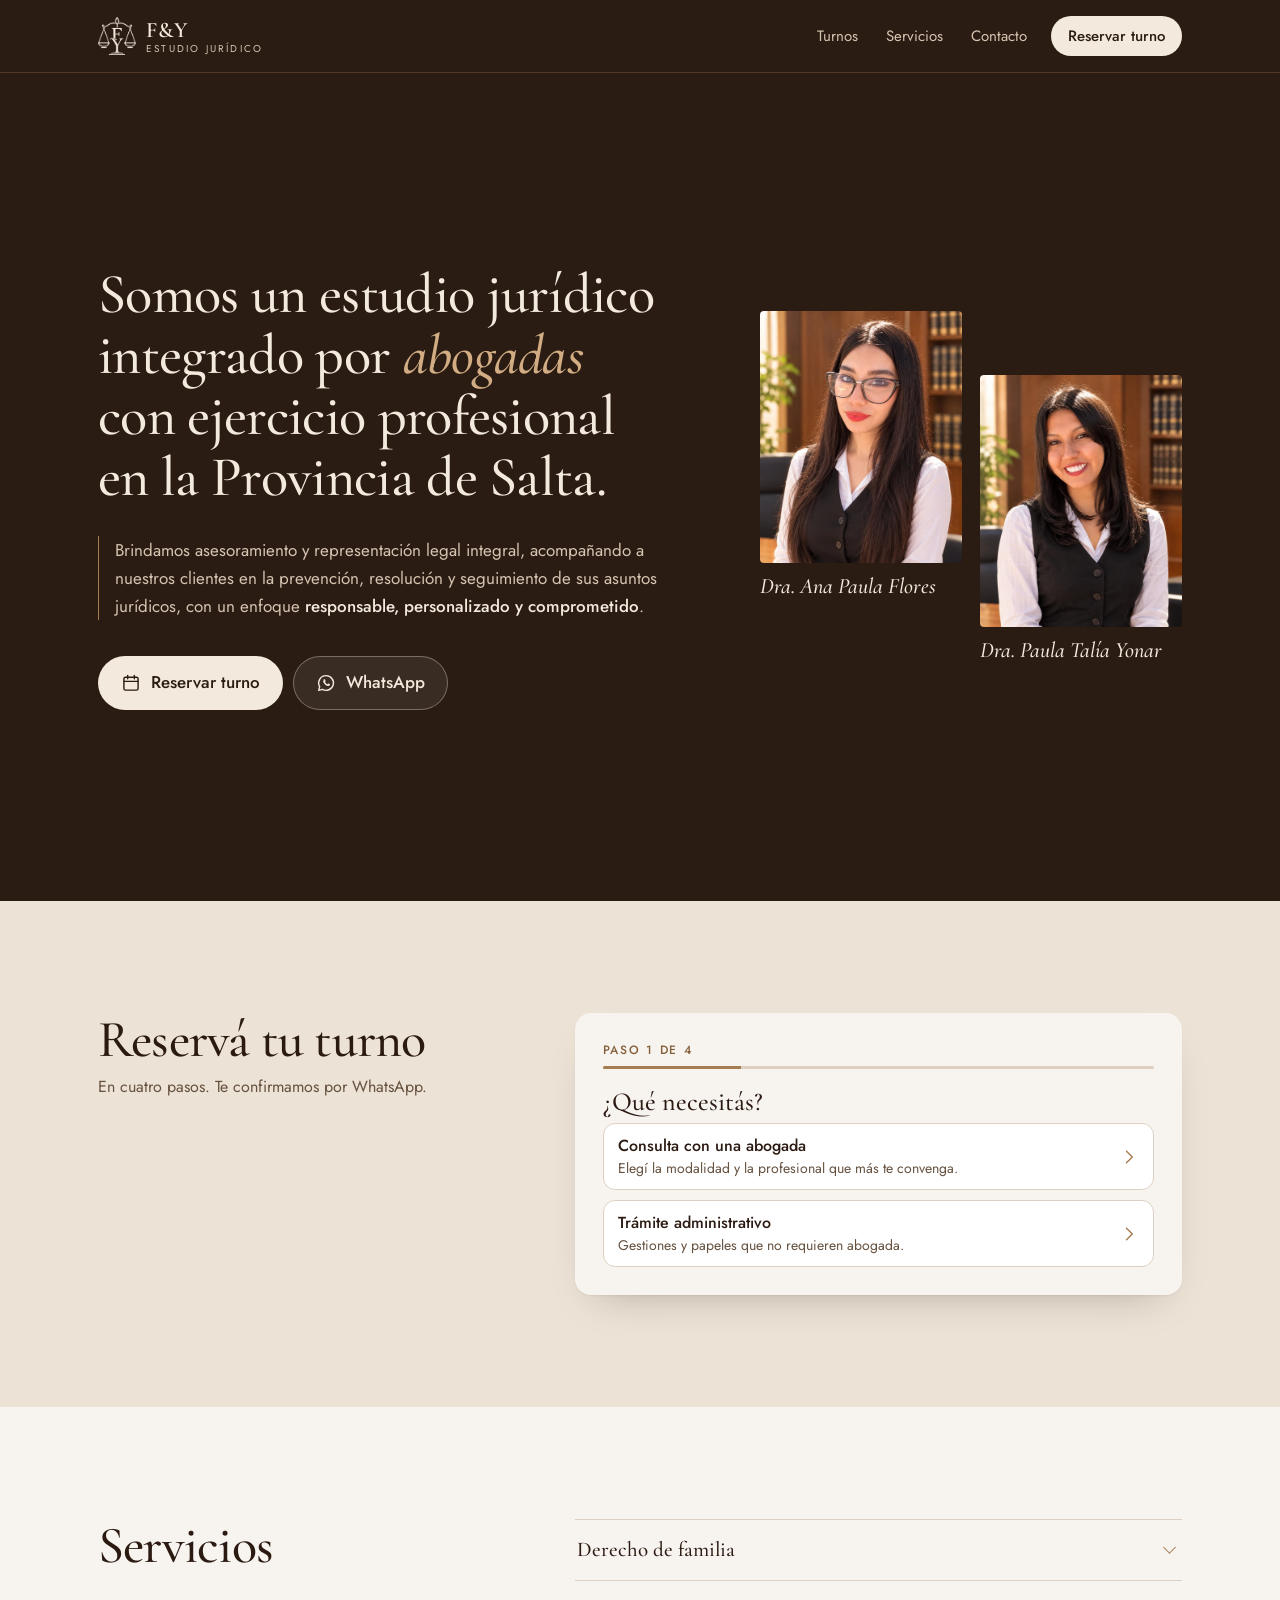
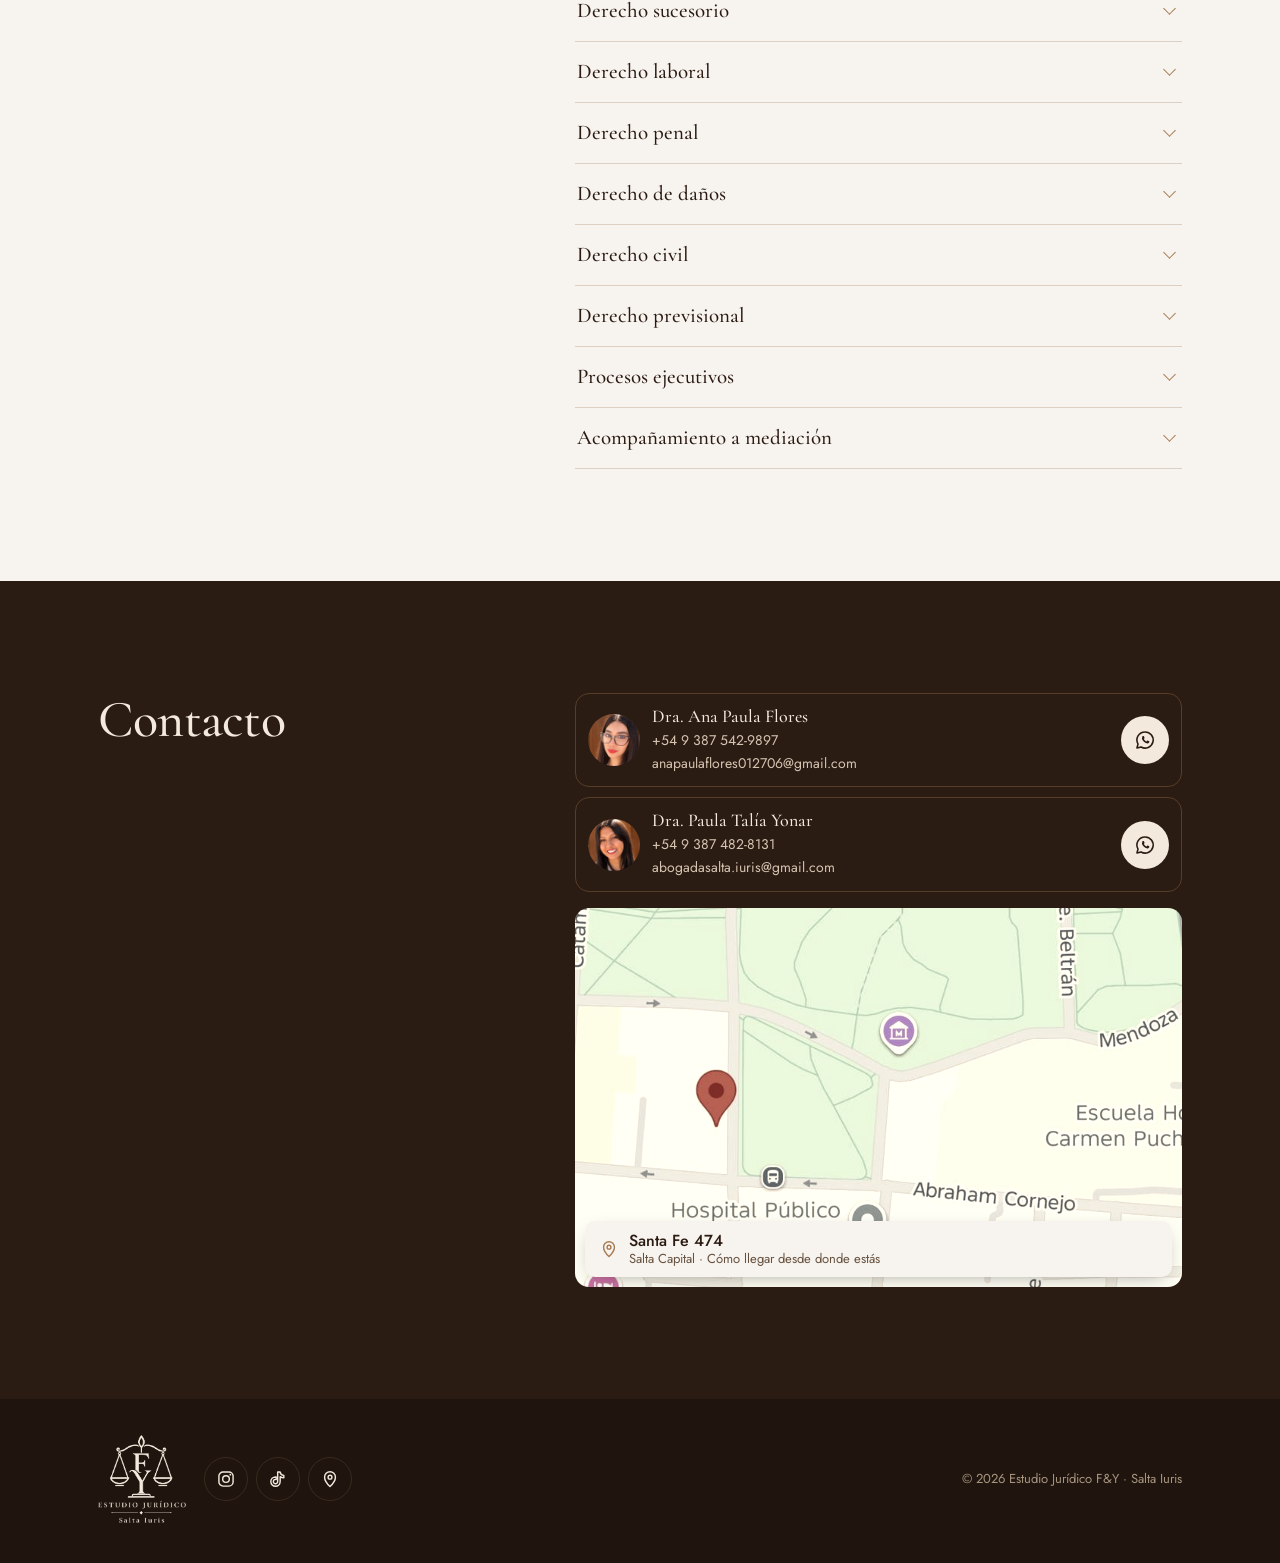
==== commit 227098ab: "Fotos de las abogadas y avatares centrados en la cara Co-Authored-By: Claude Opus 5.5 <noreply@anthr" ====
--- a/index.html
+++ b/index.html
@@ -67,8 +67,8 @@
           "https://www.tiktok.com/@abogadas.salta.iuris"
         ],
         "employee": [
-          { "@type": "Person", "name": "Ana Paula Flores", "honorificPrefix": "Dra.", "jobTitle": "Abogada", "telephone": "+54 9 387 542-9897", "email": "anapaulaflores012706@gmail.com" },
-          { "@type": "Person", "name": "Paula Talía Yonar", "honorificPrefix": "Dra.", "jobTitle": "Abogada", "telephone": "+54 9 387 482-8131", "email": "abogadasalta.iuris@gmail.com" }
+          { "@type": "Person", "name": "Ana Paula Flores", "honorificPrefix": "Dra.", "image": "https://lucianoflores1.github.io/estudio-fy/assets/fotos/dra-flores.jpg", "jobTitle": "Abogada", "telephone": "+54 9 387 542-9897", "email": "anapaulaflores012706@gmail.com" },
+          { "@type": "Person", "name": "Paula Talía Yonar", "honorificPrefix": "Dra.", "image": "https://lucianoflores1.github.io/estudio-fy/assets/fotos/dra-yonar.jpg", "jobTitle": "Abogada", "telephone": "+54 9 387 482-8131", "email": "abogadasalta.iuris@gmail.com" }
         ],
         "potentialAction": { "@type": "ReserveAction", "name": "Reservar turno", "target": "https://lucianoflores1.github.io/estudio-fy/#turnos" },
         "knowsAbout": ["Derecho de familia", "Divorcios", "Alimentos", "Cuidado personal", "Régimen de comunicación", "Filiación", "Cambio de nombre", "Derecho sucesorio", "Sucesiones", "Derecho civil", "Contratos", "Prescripción adquisitiva", "Derecho de daños", "Accidentes de tránsito", "Derecho laboral", "ART", "Derecho penal", "Excarcelaciones", "Derecho previsional", "Jubilaciones", "Procesos ejecutivos", "Pagarés y cheques", "Planes de ahorro", "Mediación", "Trámites administrativos"]
@@ -184,12 +184,12 @@
               <legend class="step__sub">¿Con quién?</legend>
               <label class="opt opt--person">
                 <input type="radio" name="dra" value="flores">
-                <img src="assets/fotos/dra-flores.jpg" alt="" width="44" height="44">
+                <img src="assets/fotos/dra-flores-avatar.jpg" alt="" width="44" height="44">
                 <span class="opt__body"><b>Dra. Ana Paula Flores</b><small>Lunes a viernes</small></span>
               </label>
               <label class="opt opt--person">
                 <input type="radio" name="dra" value="yonar">
-                <img src="assets/fotos/dra-yonar.jpg" alt="" width="44" height="44">
+                <img src="assets/fotos/dra-yonar-avatar.jpg" alt="" width="44" height="44">
                 <span class="opt__body"><b>Dra. Paula Talía Yonar</b><small>Lunes a sábado</small></span>
               </label>
               <label class="opt opt--person">
@@ -343,7 +343,7 @@
 
         <ul class="people">
           <li class="person">
-            <img src="assets/fotos/dra-flores.jpg" alt="" width="56" height="56" loading="lazy">
+            <img src="assets/fotos/dra-flores-avatar.jpg" alt="" width="56" height="56" loading="lazy">
             <div class="person__info">
               <b>Dra. Ana Paula Flores</b>
               <a href="tel:+5493875429897">+54 9 387 542-9897</a>
@@ -352,7 +352,7 @@
             <a class="icon-btn icon-btn--wa" href="https://wa.me/5493875429897?text=Hola%20Dra.%20Flores%2C%20quisiera%20hacer%20una%20consulta." target="_blank" rel="noopener" aria-label="WhatsApp a la Dra. Flores"><svg class="ic" viewBox="0 0 24 24" aria-hidden="true"><use href="#i-wa"/></svg></a>
           </li>
           <li class="person">
-            <img src="assets/fotos/dra-yonar.jpg" alt="" width="56" height="56" loading="lazy">
+            <img src="assets/fotos/dra-yonar-avatar.jpg" alt="" width="56" height="56" loading="lazy">
             <div class="person__info">
               <b>Dra. Paula Talía Yonar</b>
               <a href="tel:+5493874828131">+54 9 387 482-8131</a>
@@ -395,12 +395,12 @@
       <span class="sheet__grip" aria-hidden="true"></span>
       <p id="sheet-title" class="sheet__title">¿A quién le escribís?</p>
       <a class="sheet__opt" href="https://wa.me/5493875429897?text=Hola%20Dra.%20Flores%2C%20quisiera%20hacer%20una%20consulta." target="_blank" rel="noopener">
-        <img src="assets/fotos/dra-flores.jpg" alt="" width="48" height="48">
+        <img src="assets/fotos/dra-flores-avatar.jpg" alt="" width="48" height="48">
         <span><b>Dra. Ana Paula Flores</b><small>+54 9 387 542-9897</small></span>
         <svg class="ic" viewBox="0 0 24 24" aria-hidden="true"><use href="#i-wa"/></svg>
       </a>
       <a class="sheet__opt" href="https://wa.me/5493874828131?text=Hola%20Dra.%20Yonar%2C%20quisiera%20hacer%20una%20consulta." target="_blank" rel="noopener">
-        <img src="assets/fotos/dra-yonar.jpg" alt="" width="48" height="48">
+        <img src="assets/fotos/dra-yonar-avatar.jpg" alt="" width="48" height="48">
         <span><b>Dra. Paula Talía Yonar</b><small>+54 9 387 482-8131</small></span>
         <svg class="ic" viewBox="0 0 24 24" aria-hidden="true"><use href="#i-wa"/></svg>
       </a>
--- a/css/styles.css
+++ b/css/styles.css
@@ -238,7 +238,7 @@
   height: 44px;
   border-radius: 50%;
   object-fit: cover;
-  object-position: center;
+  object-position: center 22%;
   flex: none;
 }
 .opt__any { display: grid; place-items: center; background: var(--sand); }
@@ -410,7 +410,7 @@
   border: 1px solid rgba(166, 124, 82, 0.35);
   border-radius: 14px;
 }
-.person > img { width: 52px; height: 52px; border-radius: 50%; object-fit: cover; object-position: center; flex: none; }
+.person > img { width: 52px; height: 52px; border-radius: 50%; object-fit: cover; object-position: center 22%; flex: none; }
 .person__info { flex: 1; min-width: 0; display: grid; gap: 1px; font-size: 0.875rem; color: var(--cream-soft); }
 .person__info b { font: 500 1.125rem/1.2 var(--f-display); color: var(--cream); }
 .person__info a { text-decoration: none; }
@@ -524,7 +524,7 @@
   transition: transform 140ms var(--ease-out);
 }
 .sheet__opt:active { transform: scale(0.98); }
-.sheet__opt img { width: 48px; height: 48px; border-radius: 50%; object-fit: cover; object-position: center; }
+.sheet__opt img { width: 48px; height: 48px; border-radius: 50%; object-fit: cover; object-position: center 22%; }
 .sheet__opt span { flex: 1; display: grid; line-height: 1.3; }
 .sheet__opt b { font-weight: 500; }
 .sheet__opt small { color: var(--ink-soft); }
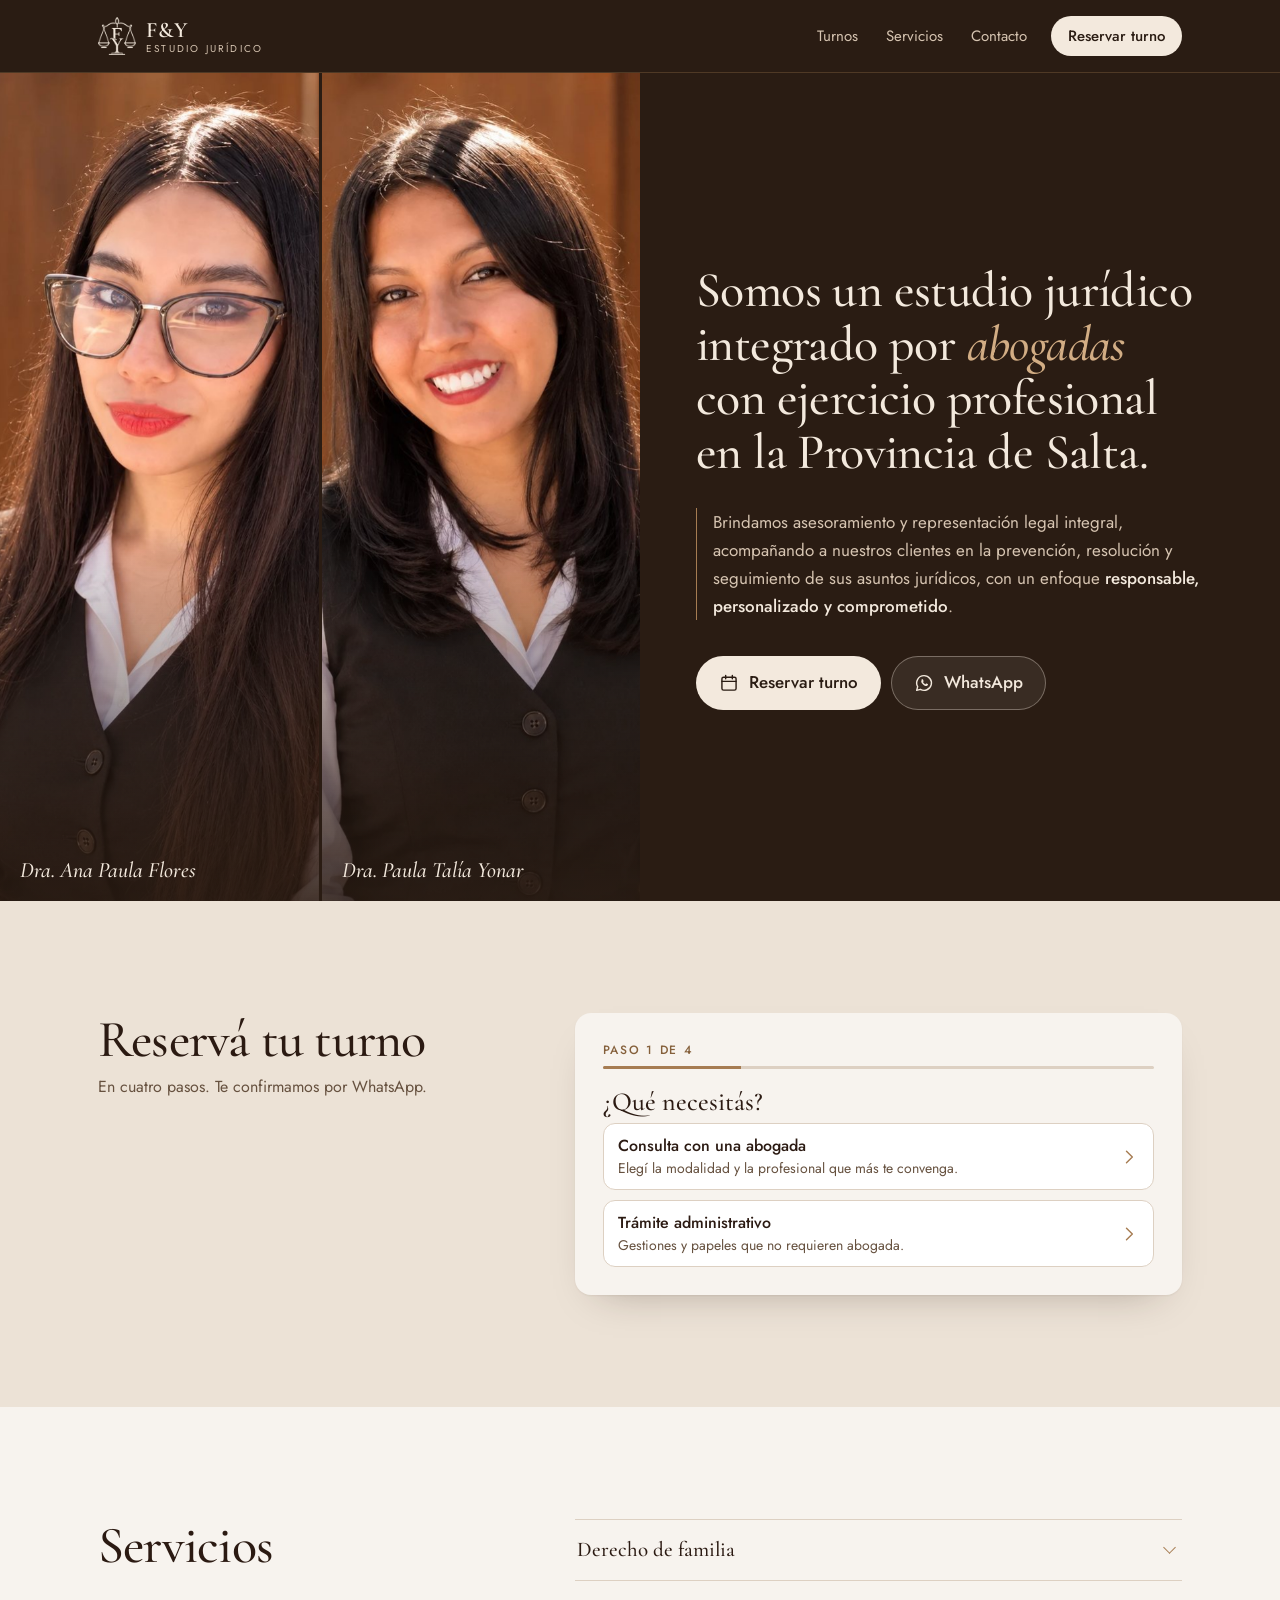
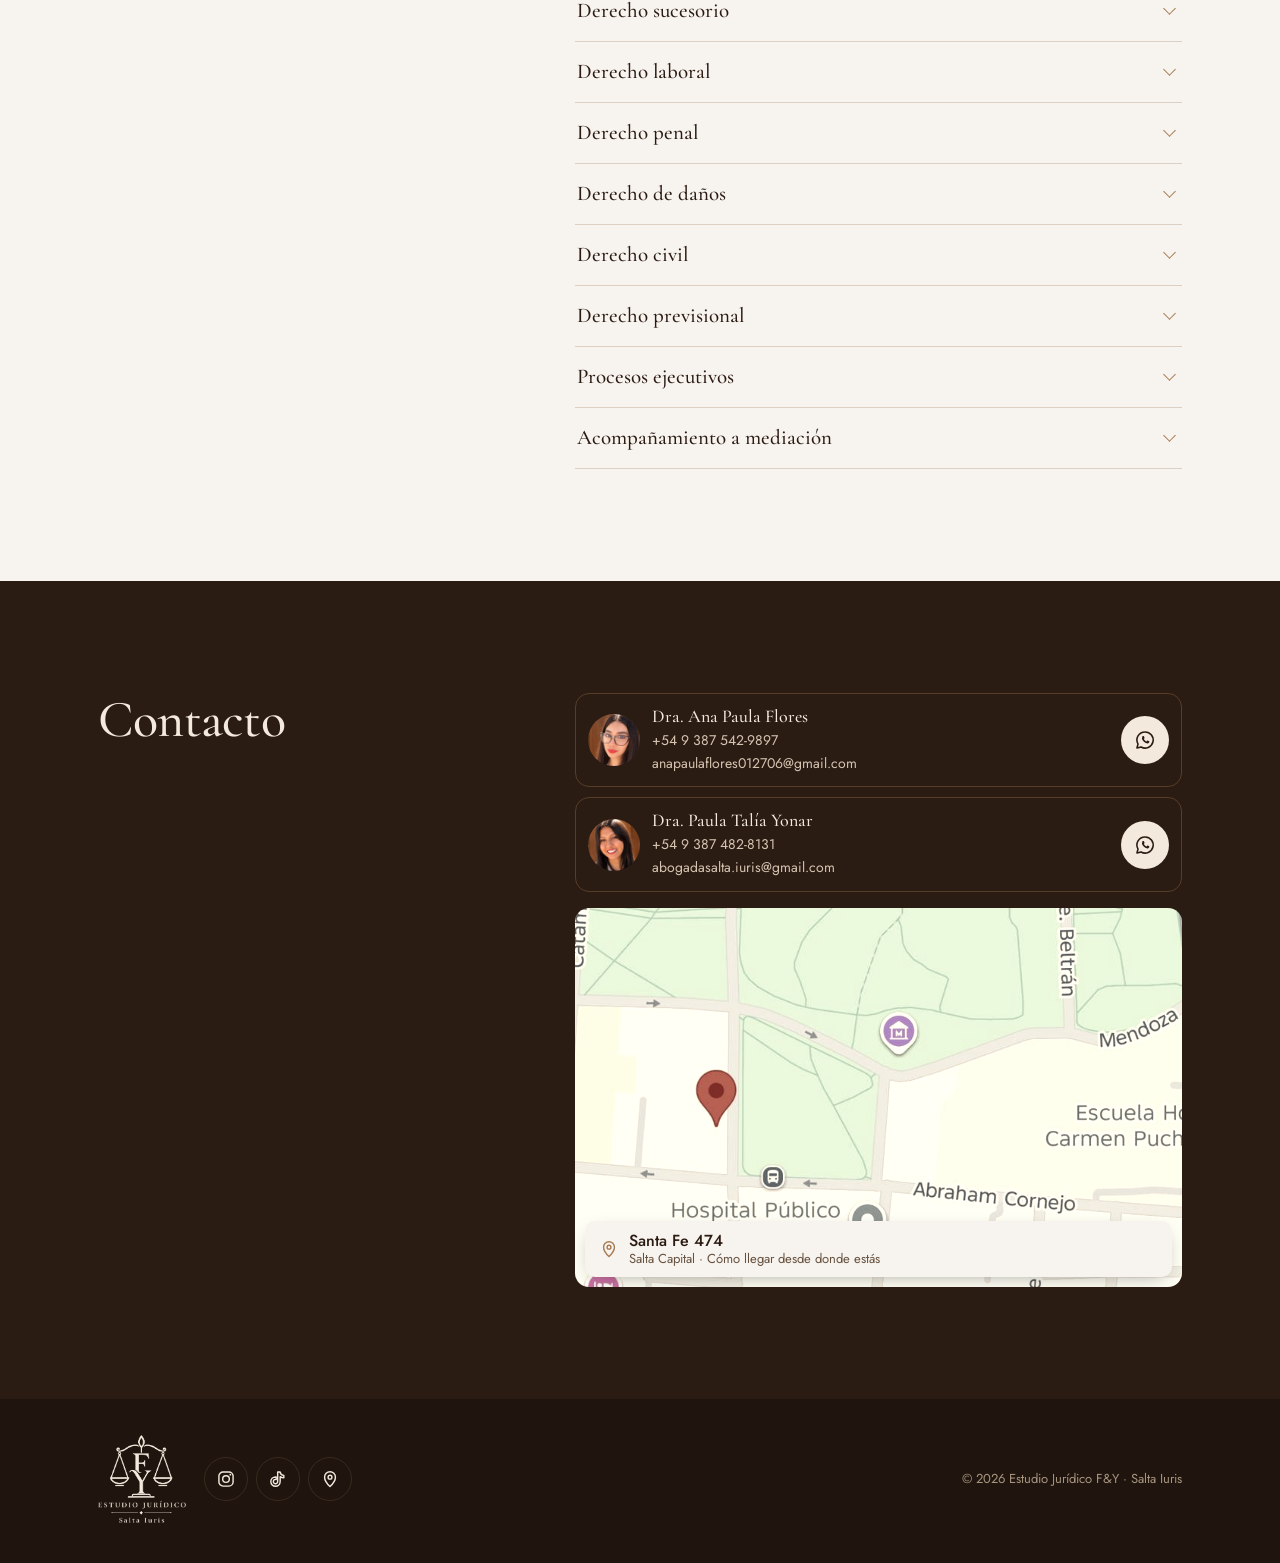
==== commit bbf60b87: "Inicio "Retrato" (variante A) en la página principal Fotos de las abogadas abren la página, barra fi" ====
--- a/index.html
+++ b/index.html
@@ -83,7 +83,7 @@
   }
   </script>
 </head>
-<body>
+<body class="v-a">
   <a class="skip" href="#turnos">Ir a reservar turno</a>
 
   <header class="top">
@@ -97,40 +97,25 @@
         <a href="#servicios">Servicios</a>
         <a href="#contacto">Contacto</a>
       </nav>
-      <a class="btn btn--cream btn--sm" href="#turnos">Reservar turno</a>
+      <a class="btn btn--cream btn--sm top__cta" href="#turnos">Reservar turno</a>
     </div>
   </header>
 
   <main>
     <!-- INICIO -->
+    <!-- INICIO -->
     <section class="hero" id="inicio">
-      <div class="hero__in wrap">
-        <div class="hero__copy">
-          <h1 class="hero__title">Somos un estudio jurídico integrado por <em>abogadas</em> con ejercicio profesional en la Provincia de Salta.</h1>
-          <p class="hero__lede">Brindamos asesoramiento y representación legal integral, acompañando a nuestros clientes en la prevención, resolución y seguimiento de sus asuntos jurídicos, con un enfoque <b>responsable, personalizado y comprometido</b>.</p>
-
-          <div class="hero__cta">
-            <a class="btn btn--cream btn--lg" href="#turnos">
-              <svg class="ic" viewBox="0 0 24 24" aria-hidden="true"><use href="#i-cal"/></svg>
-              Reservar turno
-            </a>
-            <button class="btn btn--ghost btn--lg" type="button" data-open-wa>
-              <svg class="ic" viewBox="0 0 24 24" aria-hidden="true"><use href="#i-wa"/></svg>
-              WhatsApp
-            </button>
-          </div>
+      <div class="ra">
+        <figure class="ra__ph"><img src="assets/fotos/dra-flores.jpg" alt="Dra. Ana Paula Flores, abogada en Salta" width="1000" height="1250" fetchpriority="high"><figcaption>Dra. Ana Paula Flores</figcaption></figure>
+        <figure class="ra__ph"><img src="assets/fotos/dra-yonar.jpg" alt="Dra. Paula Talía Yonar, abogada en Salta" width="1000" height="1250"><figcaption>Dra. Paula Talía Yonar</figcaption></figure>
+      </div>
+      <div class="ra__copy">
+        <h1 class="hero__title">Somos un estudio jurídico integrado por <em>abogadas</em> con ejercicio profesional en la Provincia de Salta.</h1>
+        <p class="hero__lede">Brindamos asesoramiento y representación legal integral, acompañando a nuestros clientes en la prevención, resolución y seguimiento de sus asuntos jurídicos, con un enfoque <b>responsable, personalizado y comprometido</b>.</p>
+        <div class="hero__cta ra__cta">
+          <a class="btn btn--cream btn--lg" href="#turnos"><svg class="ic" viewBox="0 0 24 24" aria-hidden="true"><use href="#i-cal"/></svg>Reservar turno</a>
+          <button class="btn btn--ghost btn--lg" type="button" data-open-wa><svg class="ic" viewBox="0 0 24 24" aria-hidden="true"><use href="#i-wa"/></svg>WhatsApp</button>
         </div>
-
-        <ul class="duo" aria-label="Las abogadas">
-          <li class="duo__item">
-            <img src="assets/fotos/dra-flores.jpg" alt="Dra. Ana Paula Flores" width="1000" height="1250">
-            <span>Dra. Ana Paula Flores</span>
-          </li>
-          <li class="duo__item">
-            <img src="assets/fotos/dra-yonar.jpg" alt="Dra. Paula Talía Yonar" width="1000" height="1250">
-            <span>Dra. Paula Talía Yonar</span>
-          </li>
-        </ul>
       </div>
     </section>
 
@@ -385,10 +370,11 @@
     </div>
   </footer>
 
-  <!-- WhatsApp flotante -->
-  <button class="fab is-hidden" type="button" data-open-wa aria-label="Escribir por WhatsApp">
-    <svg viewBox="0 0 24 24" aria-hidden="true"><use href="#i-wa"/></svg>
-  </button>
+  <!-- Acciones fijas en celular -->
+  <nav class="actbar" aria-label="Acciones rápidas">
+    <a class="btn btn--cream actbar__main" href="#turnos"><svg class="ic" viewBox="0 0 24 24" aria-hidden="true"><use href="#i-cal"/></svg>Reservar turno</a>
+    <button class="actbar__wa" type="button" data-open-wa aria-label="Escribir por WhatsApp"><svg class="ic" viewBox="0 0 24 24" aria-hidden="true"><use href="#i-wa"/></svg></button>
+  </nav>
 
   <div class="sheet" data-sheet hidden>
     <div class="sheet__panel" role="dialog" aria-modal="true" aria-labelledby="sheet-title">
--- a/css/styles.css
+++ b/css/styles.css
@@ -141,7 +141,6 @@
 /* ---------- Hero ---------- */
 
 .hero { background: var(--walnut); color: var(--cream); }
-.hero__in { padding-block: 36px 40px; display: grid; gap: 36px; }
 .hero__title {
   font: 500 2.125rem/1.08 var(--f-display);
   letter-spacing: -0.012em;
@@ -159,19 +158,6 @@
 .hero__lede b { color: var(--cream); font-weight: 500; }
 .hero__cta { display: grid; grid-template-columns: 1fr; gap: 10px; margin-top: 28px; }
 
-.duo { display: grid; grid-template-columns: 1fr 1fr; gap: 12px; }
-.duo__item img {
-  width: 100%;
-  aspect-ratio: 4 / 5;
-  object-fit: cover;
-  border-radius: 4px;
-}
-.duo__item span {
-  display: block;
-  margin-top: 10px;
-  font: italic 500 1.0625rem/1.2 var(--f-display);
-  color: var(--cream);
-}
 
 /* ---------- Booking ---------- */
 
@@ -205,7 +191,7 @@
 .wiz__track { height: 3px; background: var(--line); border-radius: 3px; overflow: hidden; }
 .wiz__track i { display: block; height: 100%; width: 25%; background: var(--bronze); transition: width 320ms var(--ease-out); }
 
-.step { display: grid; gap: 10px; }
+.step { display: grid; grid-template-columns: minmax(0, 1fr); gap: 10px; }
 .step[hidden] { display: none; }
 .step.is-in { animation: stepIn 260ms var(--ease-out); }
 @keyframes stepIn { from { opacity: 0; transform: translateX(12px); } }
@@ -538,9 +524,9 @@
 @media (prefers-reduced-motion: no-preference) {
   .hero__title { animation: rise 800ms var(--ease-out) both; }
   .hero__lede, .hero__cta { animation: rise 800ms var(--ease-out) 120ms both; }
-  .duo__item { animation: rise 900ms var(--ease-out) 220ms both; }
-  .duo__item + .duo__item { animation-delay: 300ms; }
-}
+  .ra__ph img { animation: settle 1400ms var(--ease-out) both; }
+}
+@keyframes settle { from { transform: scale(1.06); opacity: 0.4; } }
 @keyframes rise { from { opacity: 0; transform: translateY(14px); filter: blur(4px); } }
 
 @media (prefers-reduced-motion: reduce) {
@@ -562,20 +548,9 @@
   .brand img { width: 38px; height: 38px; }
 
   .h2 { font-size: 3.25rem; }
-  .hero__in {
-    grid-template-columns: minmax(0, 7fr) minmax(0, 5fr);
-    gap: 72px;
-    align-items: center;
-    min-height: calc(100svh - var(--header-h));
-    max-height: 860px;
-    padding-block: 64px;
-  }
   .hero__title { font-size: clamp(2.75rem, 1.2rem + 2.9vw, 3.9rem); }
   .hero__lede { font-size: 1.0625rem; max-width: 36em; margin-top: 28px; }
   .hero__cta { margin-top: 36px; }
-  .duo { gap: 18px; align-items: start; }
-  .duo__item + .duo__item { margin-top: 64px; }
-  .duo__item span { font-size: 1.375rem; }
 
   .book__in { display: grid; grid-template-columns: minmax(0, 4fr) minmax(0, 6fr); gap: 72px; align-items: start; }
   .book__head { position: sticky; top: calc(var(--header-h) + 32px); }
@@ -600,3 +575,101 @@
   .slots__grid button:hover:not([aria-pressed="true"]) { background: var(--sand); }
   .social a:hover { border-color: var(--bronze); }
 }
+
+/* ---------- Inicio "Retrato" + barra de acciones (variante A) ---------- */
+
+.v-a .hero { background: var(--walnut); }
+
+.ra {
+  display: grid;
+  grid-template-columns: 1fr 1fr;
+  gap: 2px;
+  background: var(--walnut);
+}
+.ra__ph { position: relative; overflow: hidden; }
+.ra__ph img {
+  width: 100%;
+  aspect-ratio: 3 / 4.4;
+  object-fit: cover;
+  object-position: center 18%;
+}
+.ra__ph::after {
+  content: "";
+  position: absolute;
+  inset: 55% 0 0;
+  background: linear-gradient(to bottom, rgba(42, 28, 19, 0), rgba(42, 28, 19, 0.85));
+  pointer-events: none;
+}
+.ra__ph figcaption {
+  position: absolute;
+  left: 12px;
+  right: 10px;
+  bottom: 10px;
+  z-index: 1;
+  font: italic 500 1.0625rem/1.15 var(--f-display);
+  color: var(--cream);
+  text-wrap: balance;
+}
+
+.ra__copy { padding: 28px var(--gutter) 36px; color: var(--cream); }
+.ra__copy .hero__title { font-size: 2rem; }
+.ra__cta { display: none; }
+
+/* Barra de acciones fija (solo celular) */
+.actbar {
+  position: fixed;
+  left: 0;
+  right: 0;
+  bottom: 0;
+  z-index: 40;
+  display: grid;
+  grid-template-columns: 1fr 52px;
+  gap: 10px;
+  padding: 10px 16px calc(10px + env(safe-area-inset-bottom, 0px));
+  background: var(--walnut);
+  border-top: 1px solid rgba(166, 124, 82, 0.35);
+}
+.actbar__main { min-height: 52px; }
+.actbar__wa {
+  display: grid;
+  place-items: center;
+  width: 52px;
+  height: 52px;
+  border: 0;
+  border-radius: 50%;
+  background: var(--wa);
+  color: #fff;
+  cursor: pointer;
+  transition: transform 140ms var(--ease-out);
+}
+.actbar__wa:active { transform: scale(0.94); }
+.actbar__wa .ic { width: 26px; height: 26px; }
+
+.v-a .top__cta { display: none; }
+.v-a .foot { padding-bottom: calc(110px + env(safe-area-inset-bottom, 0px)); }
+.v-a .book { padding-bottom: 88px; }
+
+@media (min-width: 900px) {
+  .actbar { display: none; }
+  .v-a .top__cta { display: inline-flex; }
+  .v-a .foot { padding-bottom: 40px; }
+  .v-a .book { padding-bottom: var(--section); }
+
+  .v-a .hero {
+    display: grid;
+    grid-template-columns: minmax(0, 1fr) minmax(0, 1fr);
+    min-height: calc(100svh - var(--header-h));
+    max-height: 900px;
+  }
+  .ra { height: 100%; gap: 3px; }
+  .ra__ph img { height: 100%; aspect-ratio: auto; min-height: 560px; object-position: center 8%; }
+  .ra__ph figcaption { left: 20px; bottom: 18px; font-size: 1.375rem; }
+  .ra__copy {
+    align-self: center;
+    max-width: 640px;
+    padding: 64px 56px;
+  }
+  .ra__copy .hero__title { font-size: clamp(2.5rem, 1.2rem + 2.4vw, 3.5rem); }
+  .ra__copy .hero__lede { font-size: 1.0625rem; margin-top: 28px; }
+  .ra__cta { display: grid; grid-template-columns: auto auto; justify-content: start; margin-top: 36px; }
+}
